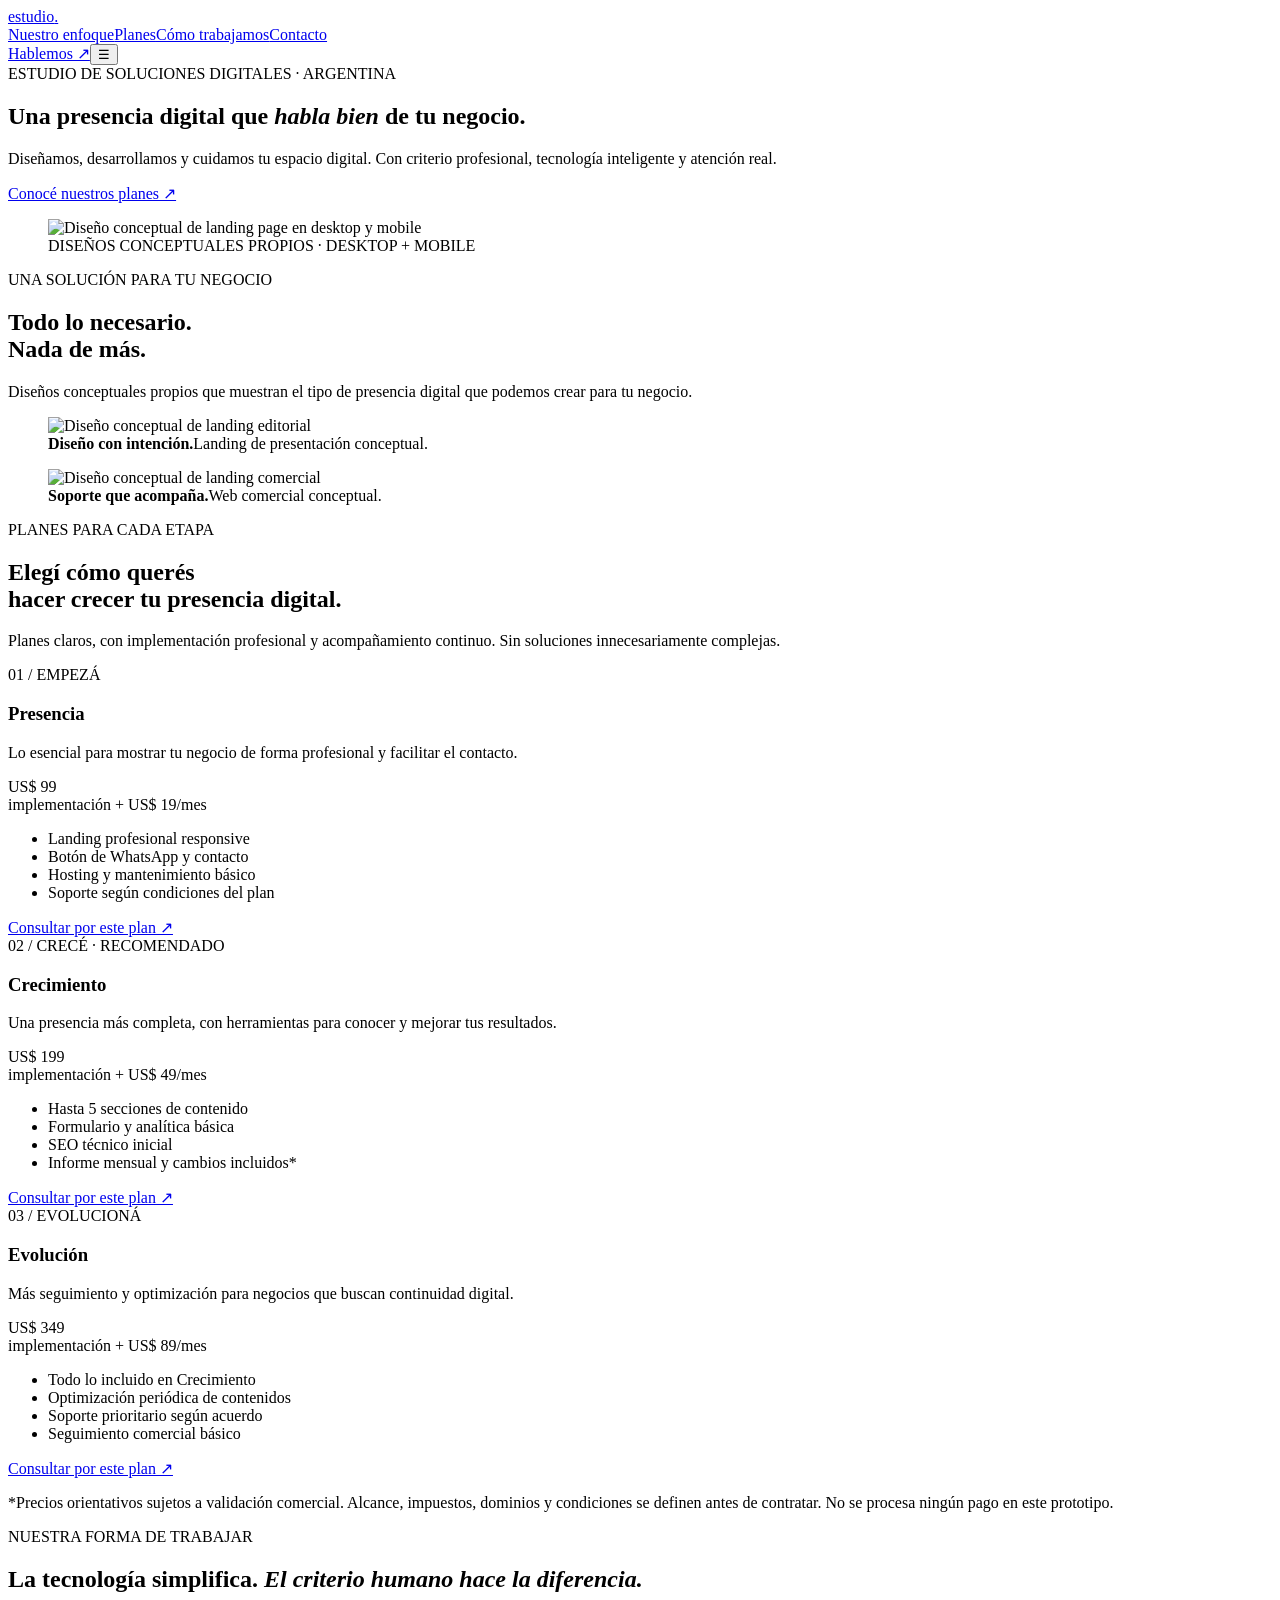
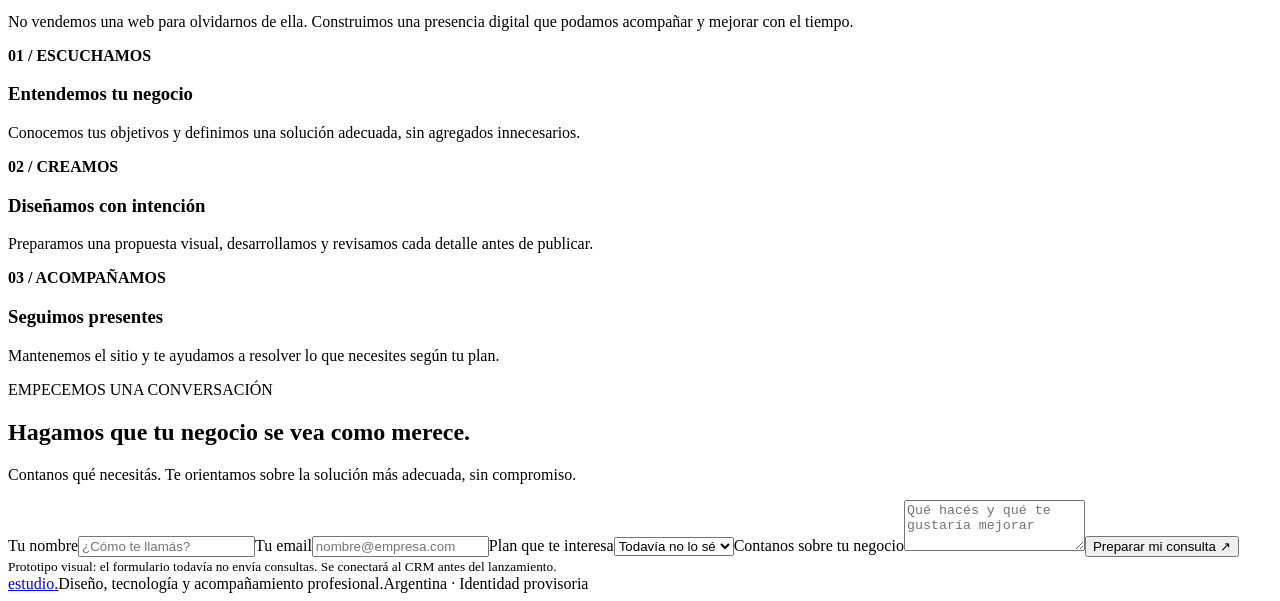
==== index.html @ b2d6356e "feat: agregar landing premium responsive — index.html" ====
<!doctype html>
<html lang="es">
<head>
<meta charset="utf-8"><meta name="viewport" content="width=device-width,initial-scale=1">
<meta name="description" content="Diseño, desarrollo y mantenimiento web profesional para negocios.">
<title>Estudio — Presencia digital profesional</title>
<link rel="preconnect" href="https://fonts.googleapis.com"><link rel="preconnect" href="https://fonts.gstatic.com" crossorigin>
<link href="https://fonts.googleapis.com/css2?family=DM+Sans:wght@400;500;600;700&family=Manrope:wght@400;500;600;700;800&display=swap" rel="stylesheet">
<link rel="stylesheet" href="assets/css/styles.css"><script defer src="assets/js/main.js"></script>
</head>
<body>
<header class="site-header"><div class="container nav"><a class="brand" href="#inicio">estudio<span>.</span></a><nav class="navlinks" id="nav" aria-label="Navegación principal"><a href="#enfoque">Nuestro enfoque</a><a href="#planes">Planes</a><a href="#proceso">Cómo trabajamos</a><a href="#contacto">Contacto</a></nav><a class="button button-outline nav-cta" href="#contacto">Hablemos ↗</a><button class="menu" type="button" aria-label="Abrir menú" aria-expanded="false" aria-controls="nav">☰</button></div></header>
<main id="inicio">
<section class="hero container"><div class="hero-grid"><div><span class="eyebrow">ESTUDIO DE SOLUCIONES DIGITALES · ARGENTINA</span><h1>Una presencia digital que <em>habla bien</em> de tu negocio.</h1></div><div class="hero-side"><p>Diseñamos, desarrollamos y cuidamos tu espacio digital. Con criterio profesional, tecnología inteligente y atención real.</p><a class="button button-dark" href="#planes">Conocé nuestros planes ↗</a></div></div><figure class="hero-photo"><img src="assets/images/landing-hero.svg" alt="Diseño conceptual de landing page en desktop y mobile" fetchpriority="high"><figcaption>DISEÑOS CONCEPTUALES PROPIOS · DESKTOP + MOBILE</figcaption></figure></section>
<section class="section container" id="enfoque"><div class="section-head"><div><span class="eyebrow">UNA SOLUCIÓN PARA TU NEGOCIO</span><h2>Todo lo necesario.<br>Nada de más.</h2></div><p>Diseños conceptuales propios que muestran el tipo de presencia digital que podemos crear para tu negocio.</p></div><div class="visual-pair"><figure class="visual"><img src="assets/images/landing-editorial.svg" loading="lazy" alt="Diseño conceptual de landing editorial"><figcaption><strong>Diseño con intención.</strong><span>Landing de presentación conceptual.</span></figcaption></figure><figure class="visual"><img src="assets/images/landing-business.svg" loading="lazy" alt="Diseño conceptual de landing comercial"><figcaption><strong>Soporte que acompaña.</strong><span>Web comercial conceptual.</span></figcaption></figure></div></section>
<section class="section plans-section" id="planes"><div class="container"><div class="section-head"><div><span class="eyebrow">PLANES PARA CADA ETAPA</span><h2>Elegí cómo querés<br>hacer crecer tu presencia digital.</h2></div><p>Planes claros, con implementación profesional y acompañamiento continuo. Sin soluciones innecesariamente complejas.</p></div><div class="plans">
<article class="plan"><span class="eyebrow">01 / EMPEZÁ</span><h3>Presencia</h3><p>Lo esencial para mostrar tu negocio de forma profesional y facilitar el contacto.</p><div class="price">US$ 99</div><div class="fee">implementación + US$ 19/mes</div><ul><li>Landing profesional responsive</li><li>Botón de WhatsApp y contacto</li><li>Hosting y mantenimiento básico</li><li>Soporte según condiciones del plan</li></ul><a class="button" data-plan="Presencia" href="#contacto">Consultar por este plan ↗</a></article>
<article class="plan featured"><span class="eyebrow">02 / CRECÉ · RECOMENDADO</span><h3>Crecimiento</h3><p>Una presencia más completa, con herramientas para conocer y mejorar tus resultados.</p><div class="price">US$ 199</div><div class="fee">implementación + US$ 49/mes</div><ul><li>Hasta 5 secciones de contenido</li><li>Formulario y analítica básica</li><li>SEO técnico inicial</li><li>Informe mensual y cambios incluidos*</li></ul><a class="button" data-plan="Crecimiento" href="#contacto">Consultar por este plan ↗</a></article>
<article class="plan"><span class="eyebrow">03 / EVOLUCIONÁ</span><h3>Evolución</h3><p>Más seguimiento y optimización para negocios que buscan continuidad digital.</p><div class="price">US$ 349</div><div class="fee">implementación + US$ 89/mes</div><ul><li>Todo lo incluido en Crecimiento</li><li>Optimización periódica de contenidos</li><li>Soporte prioritario según acuerdo</li><li>Seguimiento comercial básico</li></ul><a class="button" data-plan="Evolución" href="#contacto">Consultar por este plan ↗</a></article>
</div><p class="plan-note">*Precios orientativos sujetos a validación comercial. Alcance, impuestos, dominios y condiciones se definen antes de contratar. No se procesa ningún pago en este prototipo.</p></div></section>
<section class="section statement" id="proceso"><div class="container"><span class="eyebrow">NUESTRA FORMA DE TRABAJAR</span><h2>La tecnología simplifica. <em>El criterio humano hace la diferencia.</em></h2><p class="lead">No vendemos una web para olvidarnos de ella. Construimos una presencia digital que podamos acompañar y mejorar con el tiempo.</p><div class="steps"><div><b>01 / ESCUCHAMOS</b><h3>Entendemos tu negocio</h3><p>Conocemos tus objetivos y definimos una solución adecuada, sin agregados innecesarios.</p></div><div><b>02 / CREAMOS</b><h3>Diseñamos con intención</h3><p>Preparamos una propuesta visual, desarrollamos y revisamos cada detalle antes de publicar.</p></div><div><b>03 / ACOMPAÑAMOS</b><h3>Seguimos presentes</h3><p>Mantenemos el sitio y te ayudamos a resolver lo que necesites según tu plan.</p></div></div></div></section>
<section class="section container" id="contacto"><div class="contact-grid"><div><span class="eyebrow">EMPECEMOS UNA CONVERSACIÓN</span><h2>Hagamos que tu negocio se vea como merece.</h2><p>Contanos qué necesitás. Te orientamos sobre la solución más adecuada, sin compromiso.</p></div><form class="contact-form" id="contactForm"><label>Tu nombre<input name="nombre" autocomplete="name" placeholder="¿Cómo te llamás?" required></label><label>Tu email<input name="email" type="email" autocomplete="email" placeholder="nombre@empresa.com" required></label><label>Plan que te interesa<select name="plan" id="plan"><option value="">Todavía no lo sé</option><option>Presencia</option><option>Crecimiento</option><option>Evolución</option></select></label><label>Contanos sobre tu negocio<textarea name="mensaje" rows="3" placeholder="Qué hacés y qué te gustaría mejorar" required></textarea></label><button class="button button-dark" type="submit">Preparar mi consulta ↗</button><small id="notice" aria-live="polite">Prototipo visual: el formulario todavía no envía consultas. Se conectará al CRM antes del lanzamiento.</small></form></div></section>
</main><footer><div class="container footer"><a class="brand" href="#inicio">estudio<span>.</span></a><span>Diseño, tecnología y acompañamiento profesional.</span><span>Argentina · Identidad provisoria</span></div></footer>
</body></html>
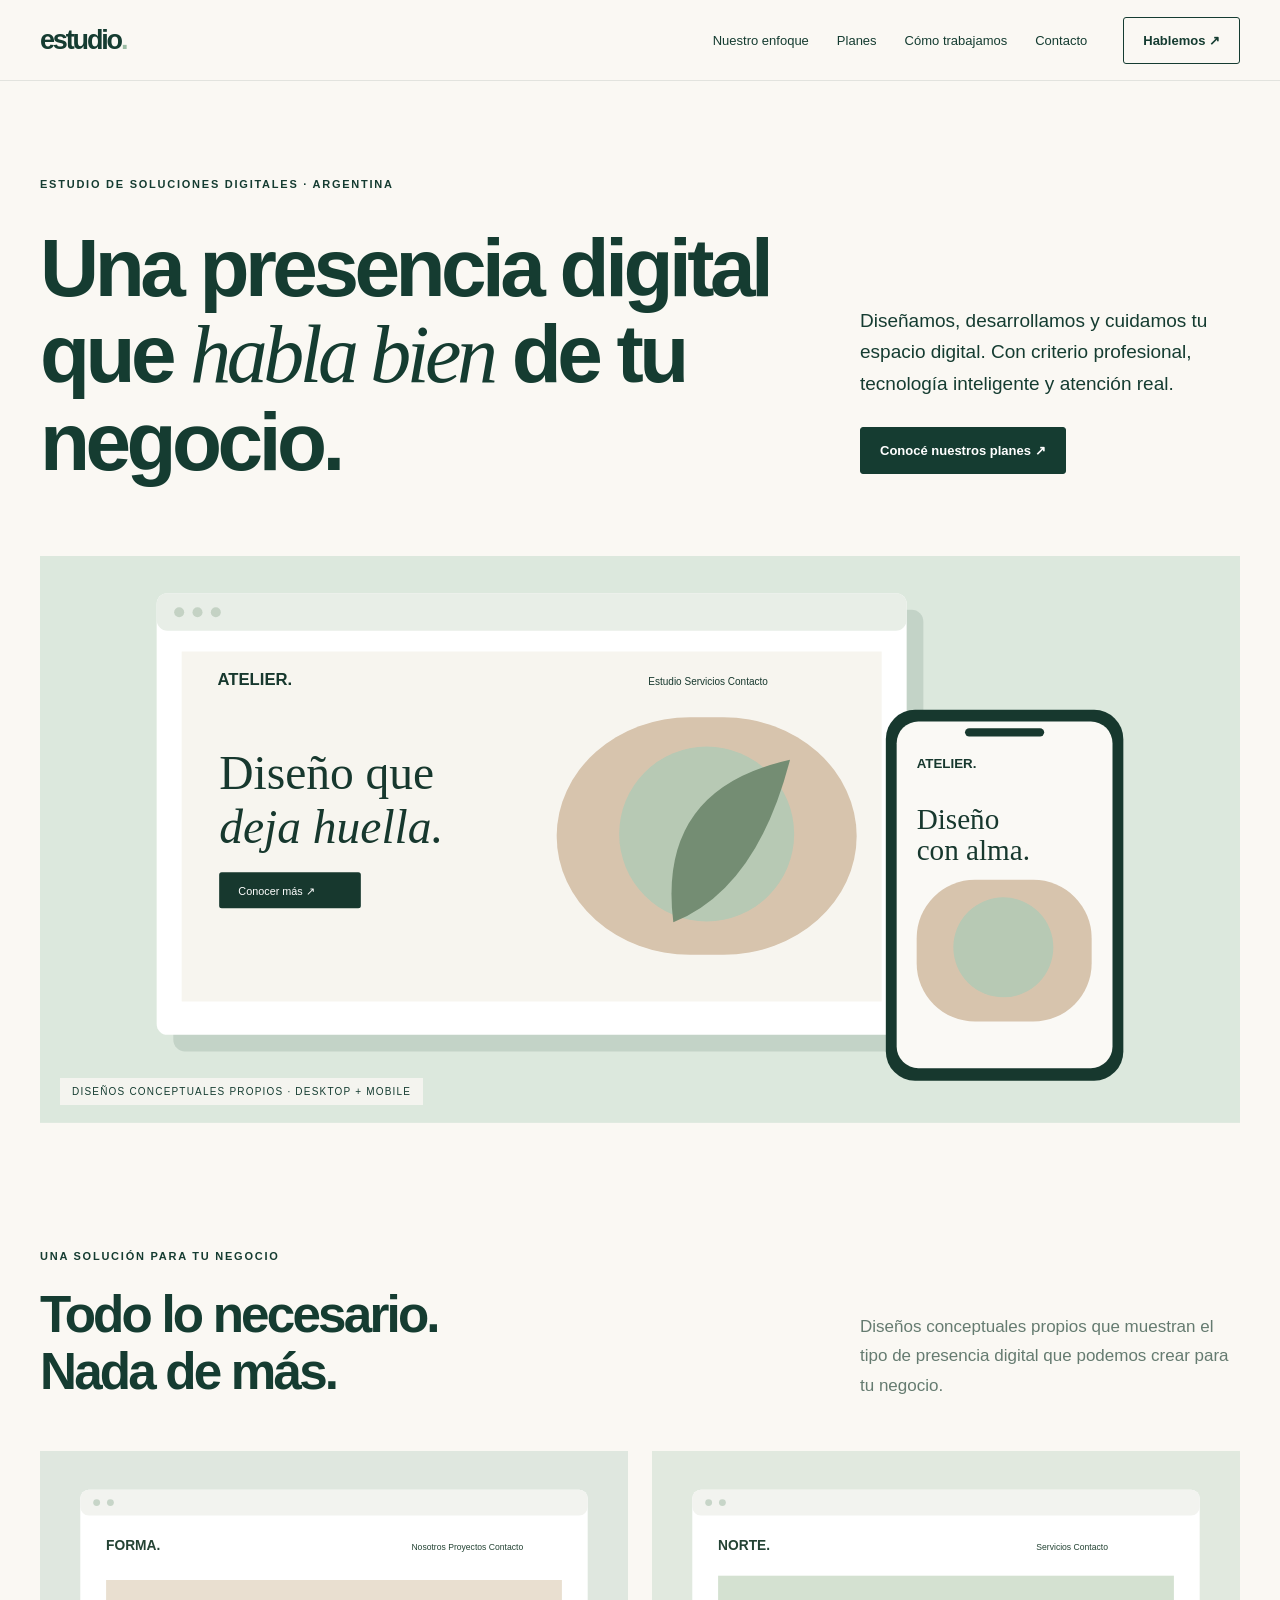
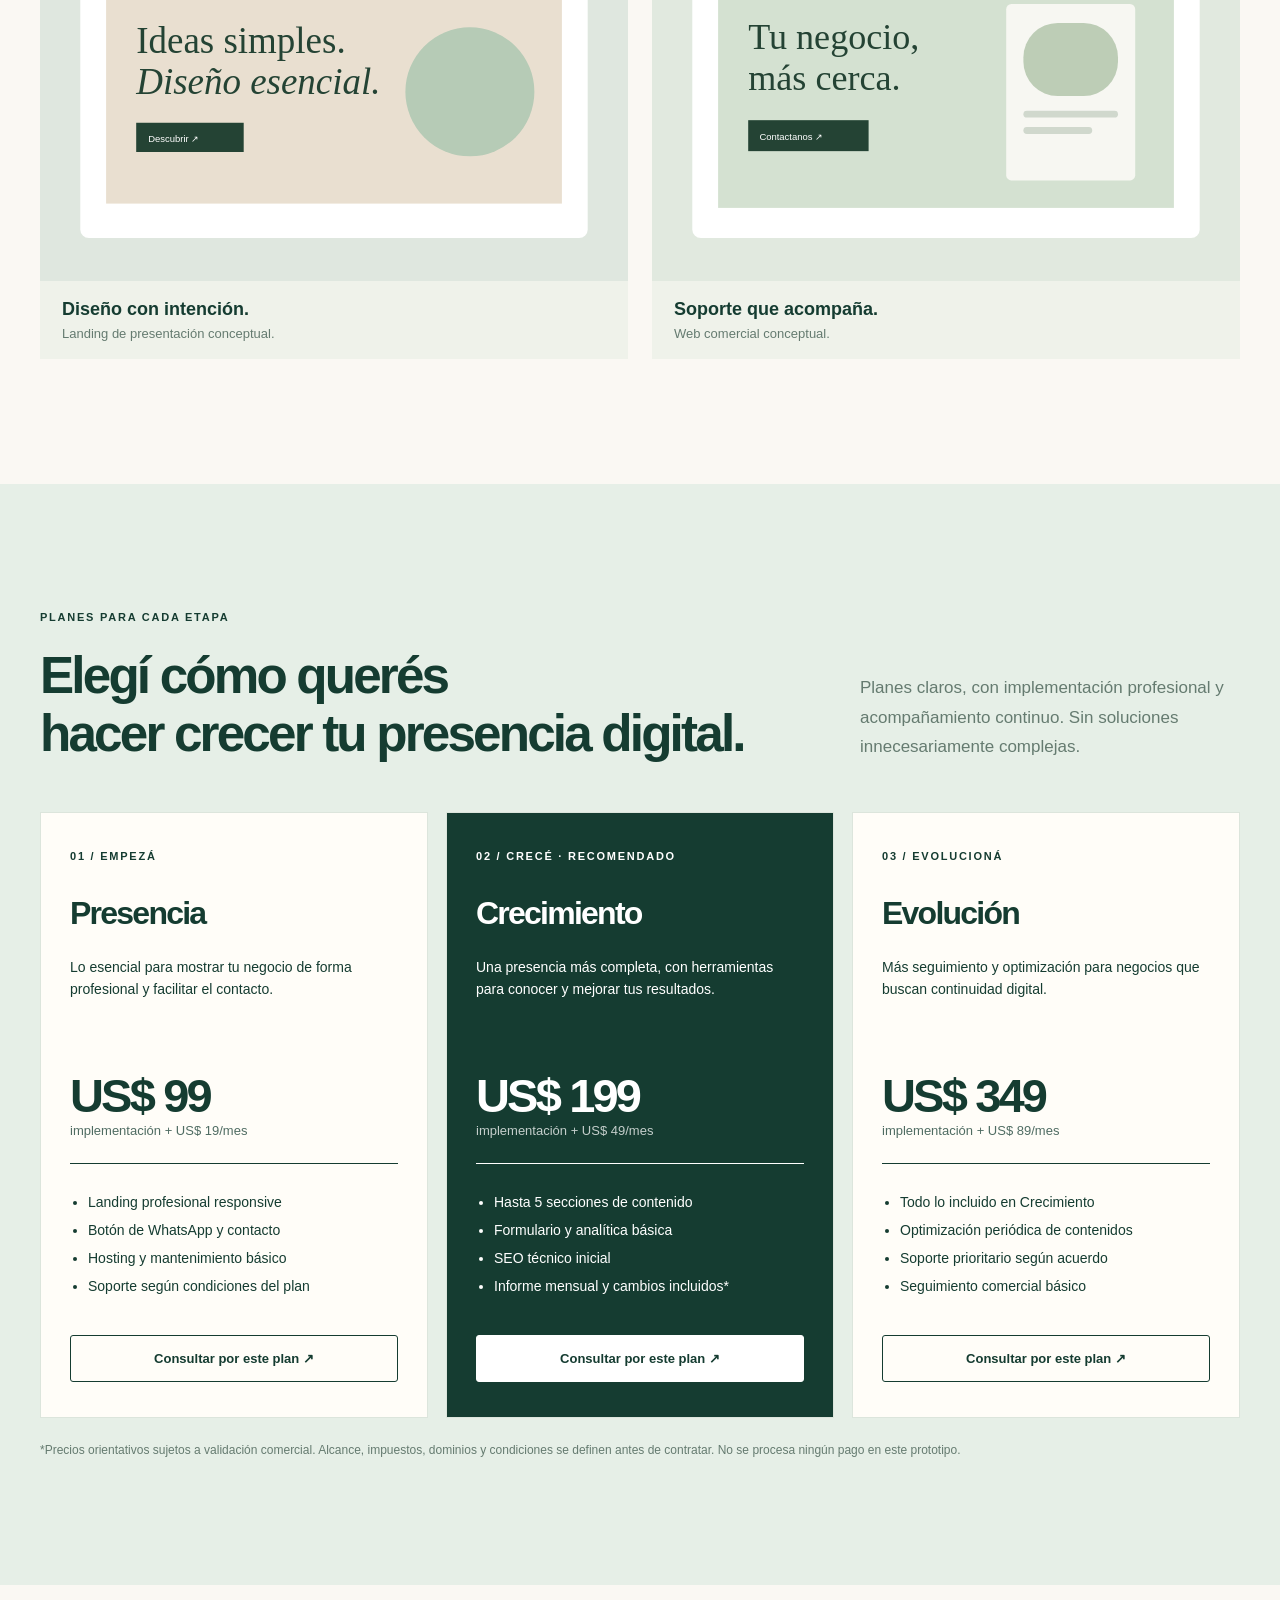
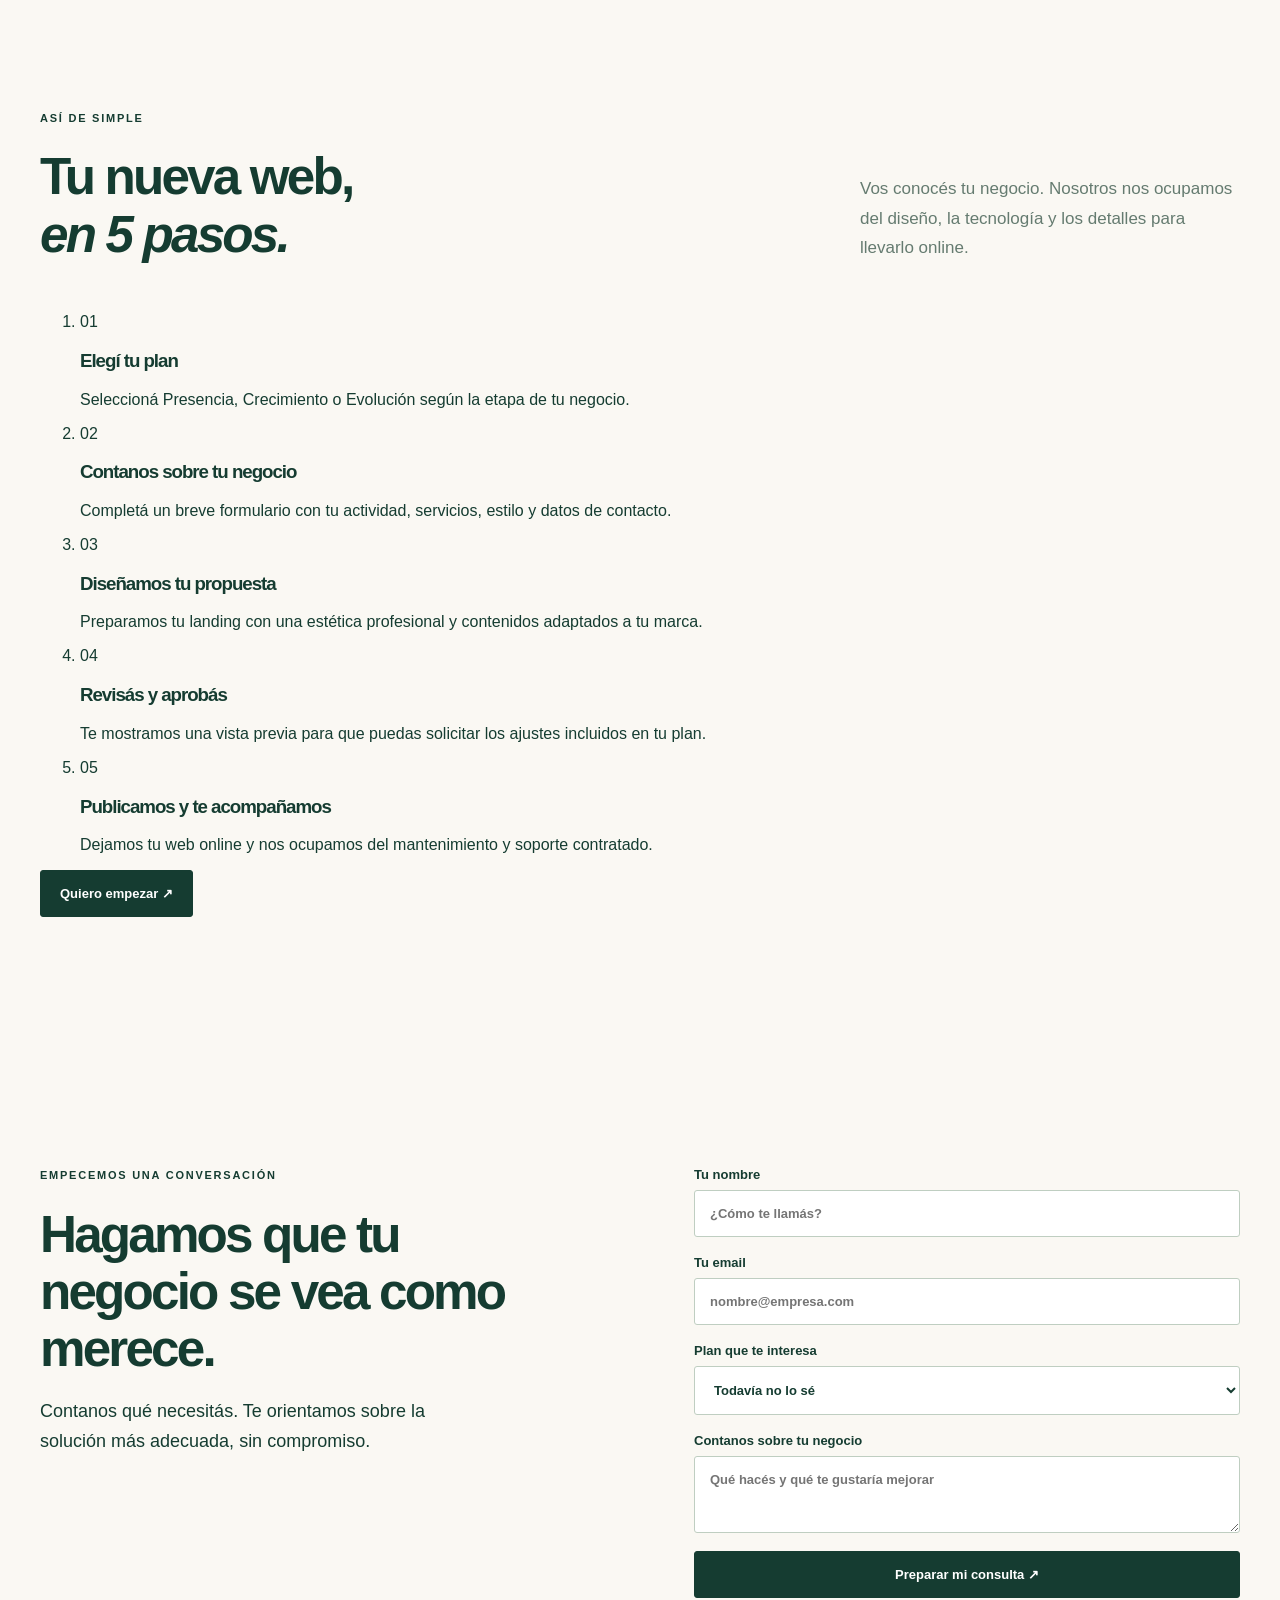
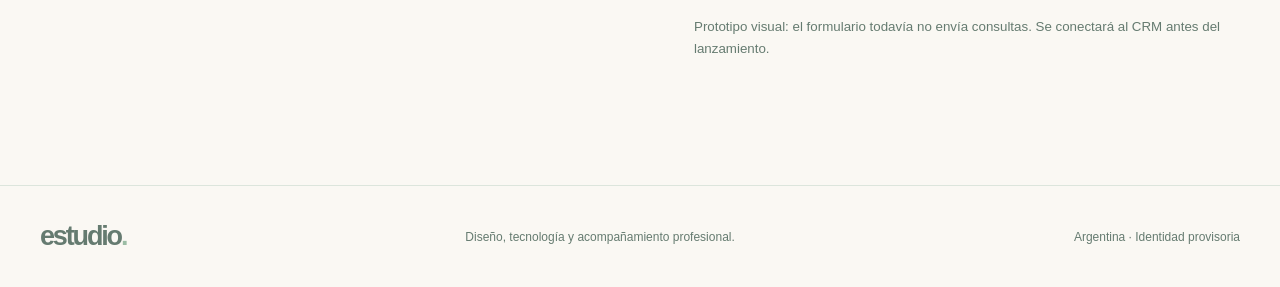
==== commit 0ba03436: "feat: mostrar proceso de contratación en cinco pasos" ====
--- a/index.html
+++ b/index.html
@@ -18,7 +18,7 @@
 <article class="plan featured"><span class="eyebrow">02 / CRECÉ · RECOMENDADO</span><h3>Crecimiento</h3><p>Una presencia más completa, con herramientas para conocer y mejorar tus resultados.</p><div class="price">US$ 199</div><div class="fee">implementación + US$ 49/mes</div><ul><li>Hasta 5 secciones de contenido</li><li>Formulario y analítica básica</li><li>SEO técnico inicial</li><li>Informe mensual y cambios incluidos*</li></ul><a class="button" data-plan="Crecimiento" href="#contacto">Consultar por este plan ↗</a></article>
 <article class="plan"><span class="eyebrow">03 / EVOLUCIONÁ</span><h3>Evolución</h3><p>Más seguimiento y optimización para negocios que buscan continuidad digital.</p><div class="price">US$ 349</div><div class="fee">implementación + US$ 89/mes</div><ul><li>Todo lo incluido en Crecimiento</li><li>Optimización periódica de contenidos</li><li>Soporte prioritario según acuerdo</li><li>Seguimiento comercial básico</li></ul><a class="button" data-plan="Evolución" href="#contacto">Consultar por este plan ↗</a></article>
 </div><p class="plan-note">*Precios orientativos sujetos a validación comercial. Alcance, impuestos, dominios y condiciones se definen antes de contratar. No se procesa ningún pago en este prototipo.</p></div></section>
-<section class="section statement" id="proceso"><div class="container"><span class="eyebrow">NUESTRA FORMA DE TRABAJAR</span><h2>La tecnología simplifica. <em>El criterio humano hace la diferencia.</em></h2><p class="lead">No vendemos una web para olvidarnos de ella. Construimos una presencia digital que podamos acompañar y mejorar con el tiempo.</p><div class="steps"><div><b>01 / ESCUCHAMOS</b><h3>Entendemos tu negocio</h3><p>Conocemos tus objetivos y definimos una solución adecuada, sin agregados innecesarios.</p></div><div><b>02 / CREAMOS</b><h3>Diseñamos con intención</h3><p>Preparamos una propuesta visual, desarrollamos y revisamos cada detalle antes de publicar.</p></div><div><b>03 / ACOMPAÑAMOS</b><h3>Seguimos presentes</h3><p>Mantenemos el sitio y te ayudamos a resolver lo que necesites según tu plan.</p></div></div></div></section>
+<section class="section process-section" id="proceso"><div class="container"><div class="section-head"><div><span class="eyebrow">ASÍ DE SIMPLE</span><h2>Tu nueva web,<br><em>en 5 pasos.</em></h2></div><p>Vos conocés tu negocio. Nosotros nos ocupamos del diseño, la tecnología y los detalles para llevarlo online.</p></div><ol class="process-list"><li><span class="process-number">01</span><div><h3>Elegí tu plan</h3><p>Seleccioná Presencia, Crecimiento o Evolución según la etapa de tu negocio.</p></div></li><li><span class="process-number">02</span><div><h3>Contanos sobre tu negocio</h3><p>Completá un breve formulario con tu actividad, servicios, estilo y datos de contacto.</p></div></li><li><span class="process-number">03</span><div><h3>Diseñamos tu propuesta</h3><p>Preparamos tu landing con una estética profesional y contenidos adaptados a tu marca.</p></div></li><li><span class="process-number">04</span><div><h3>Revisás y aprobás</h3><p>Te mostramos una vista previa para que puedas solicitar los ajustes incluidos en tu plan.</p></div></li><li><span class="process-number">05</span><div><h3>Publicamos y te acompañamos</h3><p>Dejamos tu web online y nos ocupamos del mantenimiento y soporte contratado.</p></div></li></ol><a class="button button-dark process-cta" href="#contacto">Quiero empezar ↗</a></div></section>
 <section class="section container" id="contacto"><div class="contact-grid"><div><span class="eyebrow">EMPECEMOS UNA CONVERSACIÓN</span><h2>Hagamos que tu negocio se vea como merece.</h2><p>Contanos qué necesitás. Te orientamos sobre la solución más adecuada, sin compromiso.</p></div><form class="contact-form" id="contactForm"><label>Tu nombre<input name="nombre" autocomplete="name" placeholder="¿Cómo te llamás?" required></label><label>Tu email<input name="email" type="email" autocomplete="email" placeholder="nombre@empresa.com" required></label><label>Plan que te interesa<select name="plan" id="plan"><option value="">Todavía no lo sé</option><option>Presencia</option><option>Crecimiento</option><option>Evolución</option></select></label><label>Contanos sobre tu negocio<textarea name="mensaje" rows="3" placeholder="Qué hacés y qué te gustaría mejorar" required></textarea></label><button class="button button-dark" type="submit">Preparar mi consulta ↗</button><small id="notice" aria-live="polite">Prototipo visual: el formulario todavía no envía consultas. Se conectará al CRM antes del lanzamiento.</small></form></div></section>
 </main><footer><div class="container footer"><a class="brand" href="#inicio">estudio<span>.</span></a><span>Diseño, tecnología y acompañamiento profesional.</span><span>Argentina · Identidad provisoria</span></div></footer>
 </body></html>
--- a/assets/css/styles.css
+++ b/assets/css/styles.css
@@ -0,0 +1,3 @@
+:root{--ink:#153c31;--bg:#faf8f3;--line:#dce5dc;--muted:#657b70;--green:#dbe9db;--header:80px}*{box-sizing:border-box}html{scroll-behavior:smooth;scroll-padding-top:calc(var(--header) + 20px)}body{margin:0;background:var(--bg);color:var(--ink);font-family:'DM Sans',sans-serif;-webkit-font-smoothing:antialiased}img{max-width:100%;display:block}a{color:inherit;text-decoration:none}button,input,textarea,select{font:inherit}.container{width:min(100% - 80px,1320px);margin-inline:auto}.site-header{position:sticky;top:0;z-index:100;background:rgba(250,248,243,.94);backdrop-filter:blur(18px);-webkit-backdrop-filter:blur(18px);border-bottom:1px solid rgba(23,56,46,.1)}.nav{width:100%;max-width:none;padding-inline:40px;min-height:var(--header);display:flex;align-items:center;gap:36px}.brand{font-family:Manrope,sans-serif;font-size:27px;font-weight:800;letter-spacing:-.08em;white-space:nowrap}.brand span{color:#9bbca4}.navlinks{display:flex;align-items:center;gap:28px;margin-left:auto;font-size:13px}.navlinks a:hover{text-decoration:underline;text-underline-offset:5px}.button{display:inline-flex;align-items:center;justify-content:center;min-height:47px;padding:12px 19px;border:1px solid var(--ink);border-radius:3px;font-weight:700;font-size:13px;transition:background .2s,color .2s,transform .2s;cursor:pointer}.button:hover{transform:translateY(-2px)}.button-outline{background:transparent}.button-dark{background:var(--ink);color:#fff}.button-dark:hover{background:#285947}.menu{display:none;margin-left:auto;border:0;background:none;color:var(--ink);font-size:25px;cursor:pointer}.hero{padding-top:95px}.hero-grid{display:grid;grid-template-columns:8fr 4fr;gap:60px;align-items:end}.eyebrow{display:block;font-size:11px;letter-spacing:.16em;font-weight:700;line-height:1.5}.hero h1,h2,h3{font-family:Manrope,sans-serif;letter-spacing:-.055em}.hero h1{font-size:clamp(54px,6.4vw,105px);line-height:1.06;font-weight:600;margin:32px 0 0}.hero h1 em,.statement h2 em{font-family:Georgia,serif;font-weight:400}.hero-side{padding-bottom:12px}.hero-side p{font-size:19px;line-height:1.65;margin:0 0 28px}.hero-photo{margin:70px 0 0;position:relative;background:#e2ebe0}.hero-photo img{width:100%;max-height:640px;object-fit:cover}.hero-photo figcaption{position:absolute;left:20px;bottom:18px;background:rgba(247,246,241,.92);padding:8px 12px;font-size:10px;letter-spacing:.12em}.section{padding-block:125px}.section-head{display:grid;grid-template-columns:2fr 1fr;gap:60px;align-items:end;margin-bottom:50px}.section h2{font-size:clamp(36px,4vw,64px);line-height:1.12;font-weight:600;margin:22px 0 0}.section-head p{font-size:17px;line-height:1.75;color:var(--muted);margin:0}.visual-pair{display:grid;grid-template-columns:1fr 1fr;gap:24px}.visual{margin:0;position:relative;background:#e8eee7;overflow:hidden}.visual img{width:100%;height:430px;object-fit:cover;transition:transform .5s}.visual:hover img{transform:scale(1.025)}.visual figcaption{display:flex;flex-direction:column;gap:6px;padding:18px 22px;background:#eff2ea}.visual figcaption strong{font-size:18px}.visual figcaption span{font-size:13px;color:var(--muted)}.plans-section{background:#e6efe7}.plans{display:grid;grid-template-columns:repeat(3,minmax(0,1fr));gap:18px}.plan{background:#fffdf8;border:1px solid var(--line);padding:35px 29px;display:flex;flex-direction:column;min-height:550px}.plan.featured{background:var(--ink);color:white}.plan h3{font-size:32px;margin:30px 0 10px}.plan>p{line-height:1.6;min-height:78px;font-size:14px}.price{font-family:Manrope,sans-serif;font-size:47px;font-weight:700;letter-spacing:-.06em;margin-top:20px}.fee{font-size:13px;opacity:.75;margin-bottom:25px}.plan ul{padding:24px 0 0 18px;margin:0 0 35px;border-top:1px solid currentColor;line-height:2;font-size:14px;flex:1}.plan .button{width:100%;text-align:center}.featured .button{background:white;color:var(--ink);border-color:white}.plan-note{font-size:12px;line-height:1.7;color:var(--muted);margin:22px 0 0}.statement{background:#dcebdd}.statement h2{max-width:950px;font-size:clamp(40px,5vw,76px)}.lead{font-size:19px;line-height:1.7;max-width:680px}.steps{display:grid;grid-template-columns:repeat(3,1fr);gap:45px;margin-top:70px}.steps>div{border-top:1px solid var(--ink);padding-top:25px}.steps b{font-size:11px;letter-spacing:.13em}.steps h3{font-size:24px;margin:22px 0 12px}.steps p{line-height:1.7;color:#4e6859}.contact-grid{display:grid;grid-template-columns:1fr 1fr;gap:9%;align-items:start}.contact-grid>div>p{font-size:18px;line-height:1.7;max-width:420px}.contact-form{display:grid;gap:18px}.contact-form label{display:grid;gap:8px;font-size:13px;font-weight:700}.contact-form input,.contact-form textarea,.contact-form select{width:100%;border:1px solid #bfcec1;background:white;border-radius:3px;padding:15px;color:var(--ink);outline-offset:3px}.contact-form small{line-height:1.65;color:var(--muted)}footer{border-top:1px solid var(--line)}.footer{display:flex;justify-content:space-between;align-items:center;gap:20px;padding-block:35px;font-size:12px;color:var(--muted)}@media(max-width:1050px){:root{--header:72px}.container{width:min(100% - 56px,1320px)}.navlinks{gap:15px}.hero{padding-top:70px}.hero-grid{grid-template-columns:1fr;gap:24px}.hero-side{max-width:540px}.section{padding-block:95px}.plan{padding:28px 19px}.plans{gap:10px}.price{font-size:40px}.visual img{height:340px}}@media(max-width:720px){:root{--header:66px}.container{width:calc(100% - 36px)}.nav{gap:10px}.nav-cta{display:none}.menu{display:block}.navlinks{display:none;position:absolute;top:var(--header);left:0;right:0;padding:18px;background:var(--bg);border-bottom:1px solid var(--line);flex-direction:column;align-items:stretch;gap:0;box-shadow:0 15px 20px #0001}.navlinks.open{display:flex}.navlinks a{padding:13px 8px}.hero{padding-top:52px}.hero h1{font-size:clamp(45px,11vw,70px);margin-top:22px}.hero-side p{font-size:17px}.hero-photo{margin-top:45px}.hero-photo figcaption{font-size:8px;left:8px;bottom:8px}.section{padding-block:75px}.section-head,.contact-grid{grid-template-columns:1fr;gap:24px}.section-head{margin-bottom:30px}.visual-pair,.plans,.steps{grid-template-columns:1fr}.visual img{height:auto}.plan{min-height:0;padding:30px}.plan>p{min-height:0}.steps{gap:24px;margin-top:45px}.footer{flex-direction:column;align-items:flex-start}.contact-grid{gap:35px}}@media(prefers-reduced-motion:reduce){html{scroll-behavior:auto}*,*:before,*:after{transition:none!important}}
+@media(max-width:1050px){.nav{width:100%;padding-inline:28px}}
+@media(max-width:720px){.nav{width:100%;padding-inline:18px}}
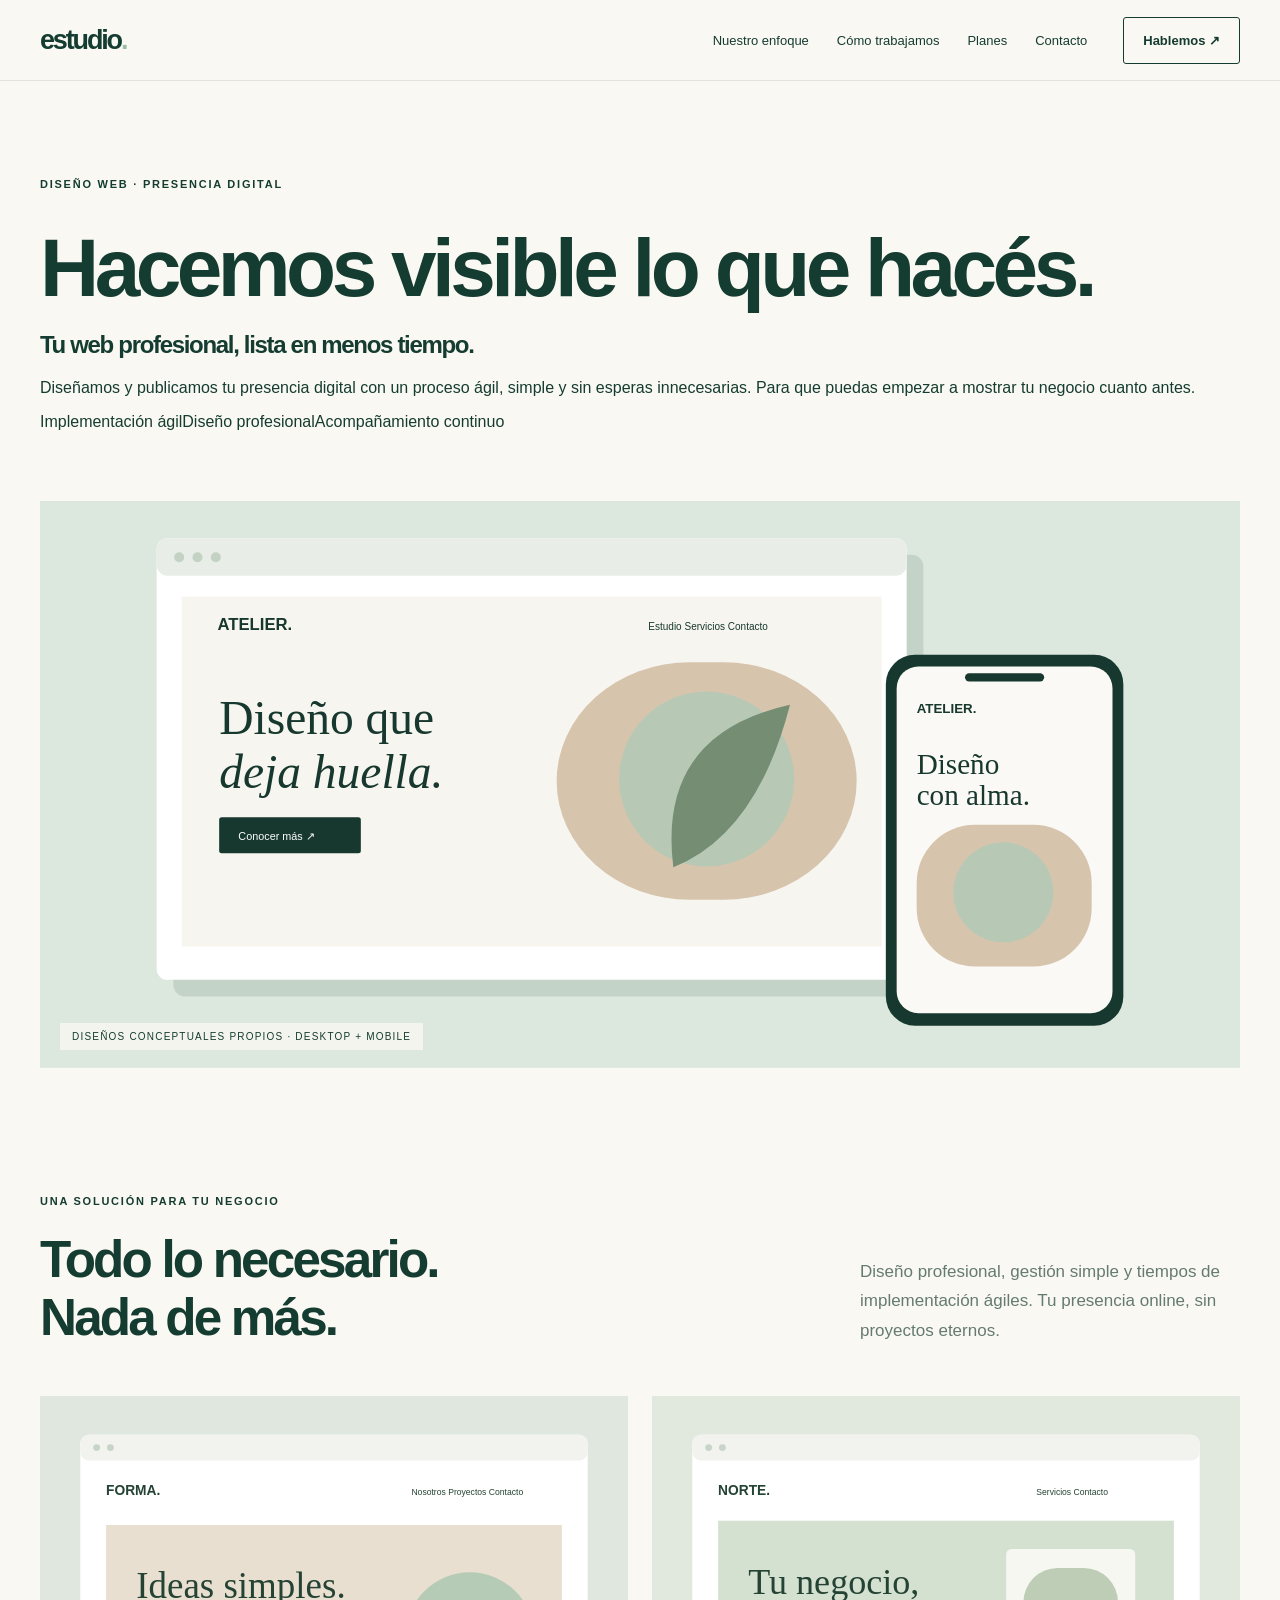
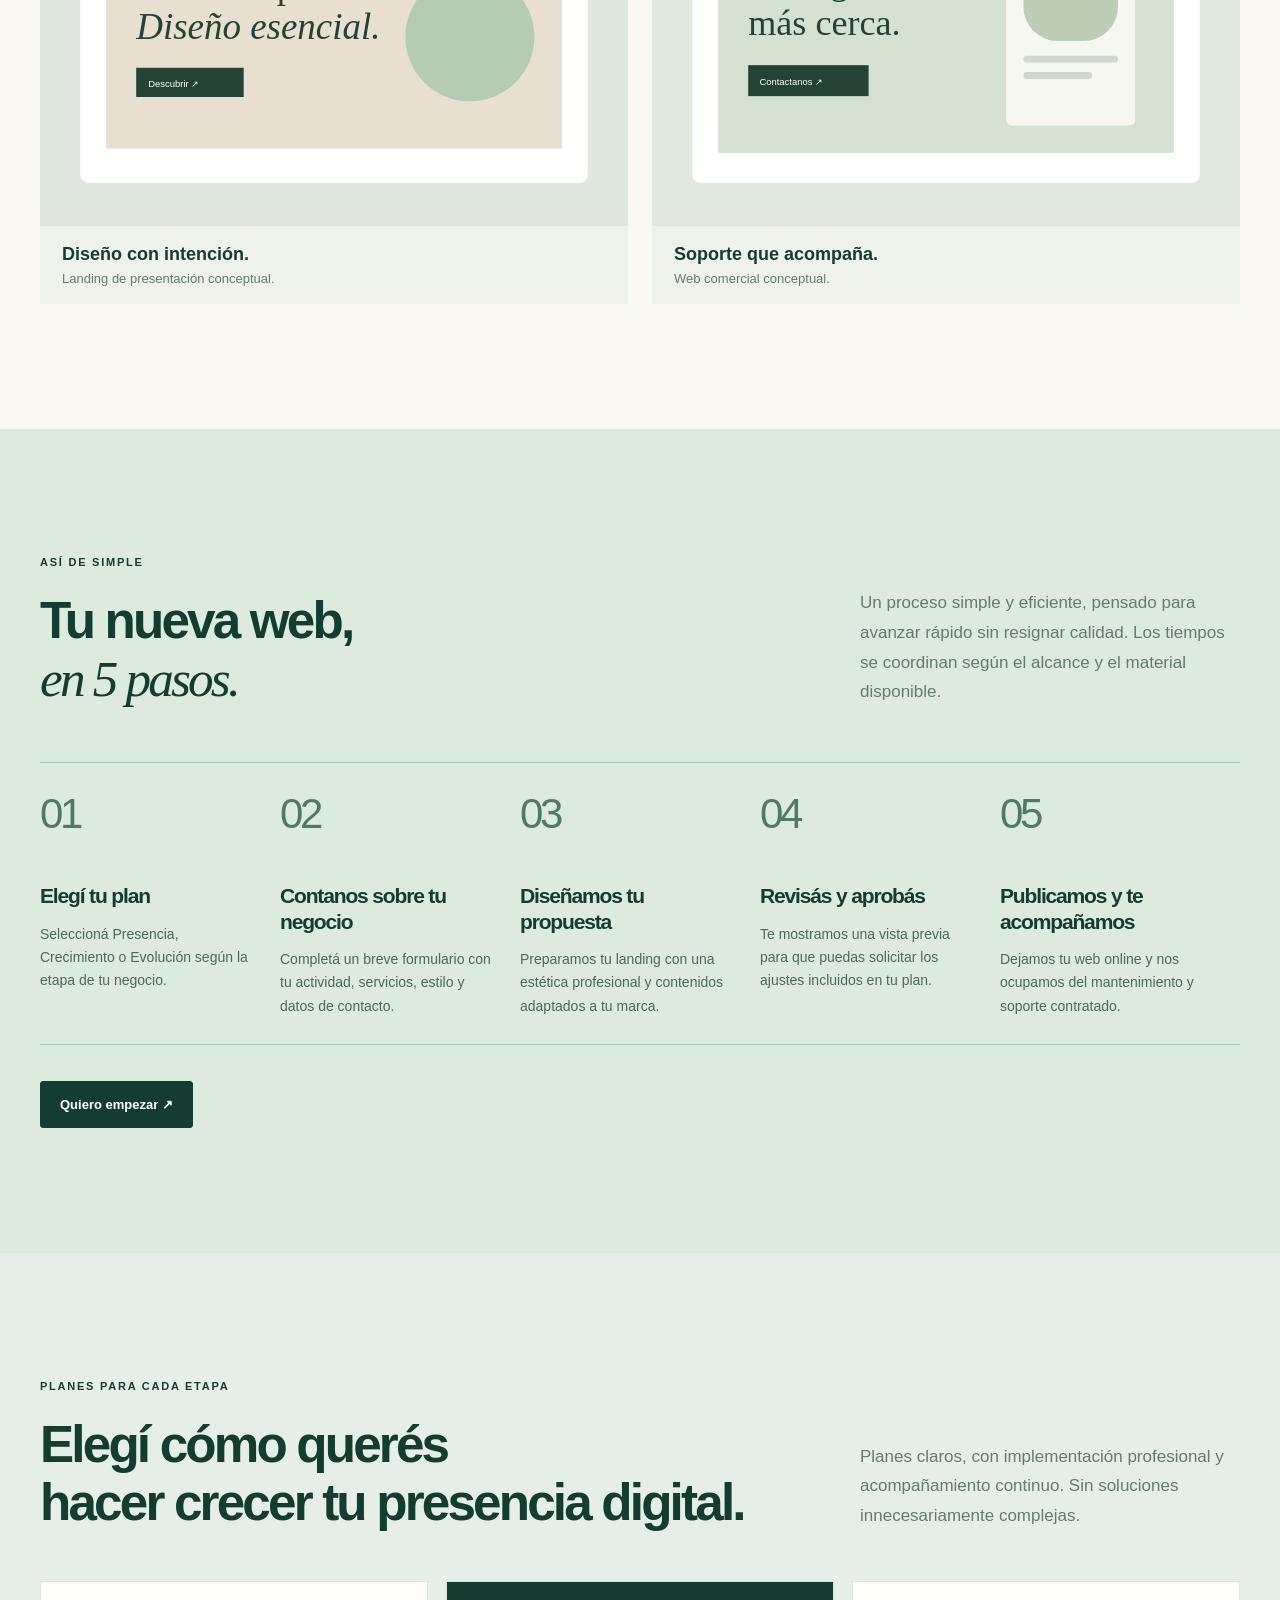
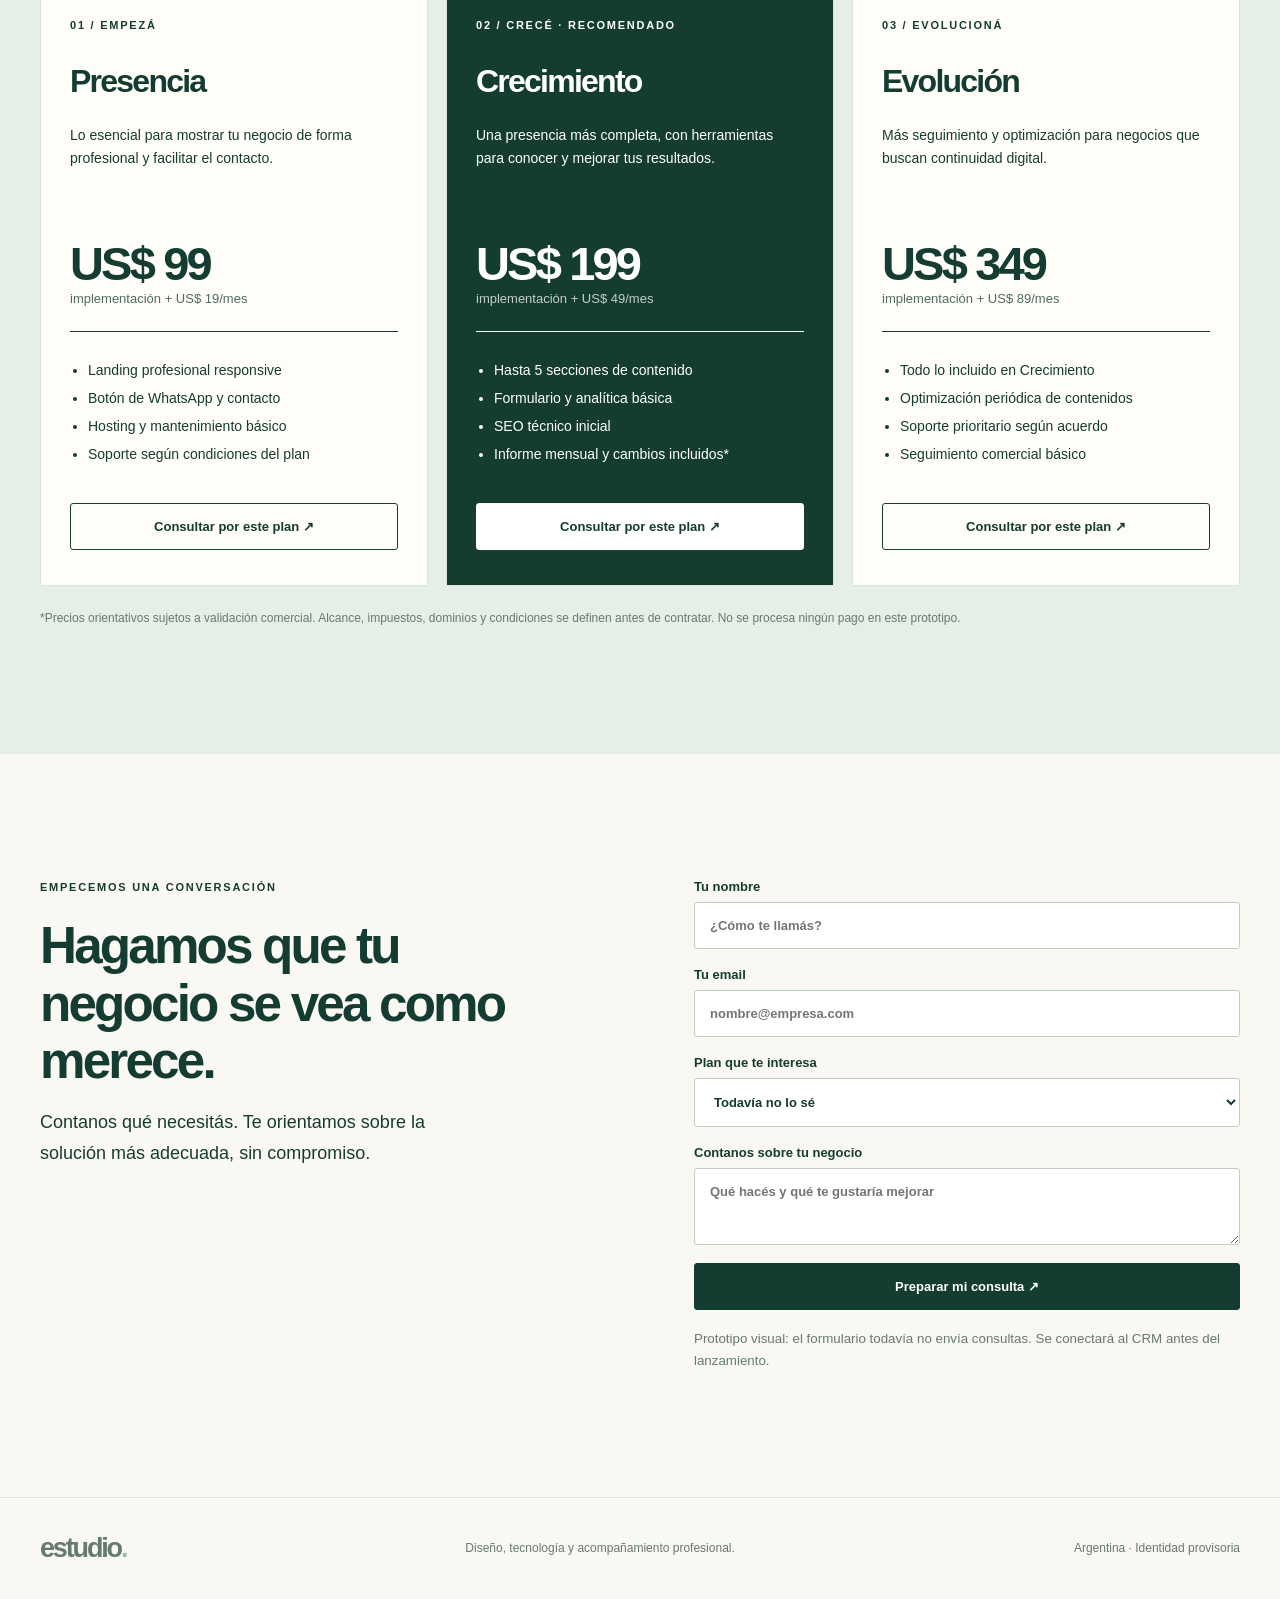
==== commit d7c9f870: "Publicar hero aprobado y reordenar secciones y navegación" ====
--- a/index.html
+++ b/index.html
@@ -5,20 +5,20 @@
 <meta name="description" content="Diseño, desarrollo y mantenimiento web profesional para negocios.">
 <title>Estudio — Presencia digital profesional</title>
 <link rel="preconnect" href="https://fonts.googleapis.com"><link rel="preconnect" href="https://fonts.gstatic.com" crossorigin>
-<link href="https://fonts.googleapis.com/css2?family=DM+Sans:wght@400;500;600;700&family=Manrope:wght@400;500;600;700;800&display=swap" rel="stylesheet">
+<link href="https://fonts.googleapis.com/css2?family=Instrument+Sans:wght@400;500;600&family=Outfit:wght@300;400;500&display=swap" rel="stylesheet">
 <link rel="stylesheet" href="assets/css/styles.css"><script defer src="assets/js/main.js"></script>
 </head>
 <body>
-<header class="site-header"><div class="container nav"><a class="brand" href="#inicio">estudio<span>.</span></a><nav class="navlinks" id="nav" aria-label="Navegación principal"><a href="#enfoque">Nuestro enfoque</a><a href="#planes">Planes</a><a href="#proceso">Cómo trabajamos</a><a href="#contacto">Contacto</a></nav><a class="button button-outline nav-cta" href="#contacto">Hablemos ↗</a><button class="menu" type="button" aria-label="Abrir menú" aria-expanded="false" aria-controls="nav">☰</button></div></header>
+<header class="site-header"><div class="container nav"><a class="brand" href="#inicio">estudio<span>.</span></a><nav class="navlinks" id="nav" aria-label="Navegación principal"><a href="#enfoque">Nuestro enfoque</a><a href="#proceso">Cómo trabajamos</a><a href="#planes">Planes</a><a href="#contacto">Contacto</a></nav><a class="button button-outline nav-cta" href="#contacto">Hablemos ↗</a><button class="menu" type="button" aria-label="Abrir menú" aria-expanded="false" aria-controls="nav">☰</button></div></header>
 <main id="inicio">
-<section class="hero container"><div class="hero-grid"><div><span class="eyebrow">ESTUDIO DE SOLUCIONES DIGITALES · ARGENTINA</span><h1>Una presencia digital que <em>habla bien</em> de tu negocio.</h1></div><div class="hero-side"><p>Diseñamos, desarrollamos y cuidamos tu espacio digital. Con criterio profesional, tecnología inteligente y atención real.</p><a class="button button-dark" href="#planes">Conocé nuestros planes ↗</a></div></div><figure class="hero-photo"><img src="assets/images/landing-hero.svg" alt="Diseño conceptual de landing page en desktop y mobile" fetchpriority="high"><figcaption>DISEÑOS CONCEPTUALES PROPIOS · DESKTOP + MOBILE</figcaption></figure></section>
-<section class="section container" id="enfoque"><div class="section-head"><div><span class="eyebrow">UNA SOLUCIÓN PARA TU NEGOCIO</span><h2>Todo lo necesario.<br>Nada de más.</h2></div><p>Diseños conceptuales propios que muestran el tipo de presencia digital que podemos crear para tu negocio.</p></div><div class="visual-pair"><figure class="visual"><img src="assets/images/landing-editorial.svg" loading="lazy" alt="Diseño conceptual de landing editorial"><figcaption><strong>Diseño con intención.</strong><span>Landing de presentación conceptual.</span></figcaption></figure><figure class="visual"><img src="assets/images/landing-business.svg" loading="lazy" alt="Diseño conceptual de landing comercial"><figcaption><strong>Soporte que acompaña.</strong><span>Web comercial conceptual.</span></figcaption></figure></div></section>
+<section class="hero container"><div class="hero-copy"><span class="eyebrow">DISEÑO WEB · PRESENCIA DIGITAL</span><h1>Hacemos visible lo que hacés.</h1><h2 class="hero-subheadline">Tu web profesional, lista en menos tiempo.</h2><p class="hero-description">Diseñamos y publicamos tu presencia digital con un proceso ágil, simple y sin esperas innecesarias. Para que puedas empezar a mostrar tu negocio cuanto antes.</p><div class="hero-pills" aria-label="Nuestros diferenciales"><span class="hero-pill">Implementación ágil</span><span class="hero-pill">Diseño profesional</span><span class="hero-pill">Acompañamiento continuo</span></div></div><figure class="hero-photo"><img src="assets/images/landing-hero.svg" alt="Diseño conceptual de landing page en desktop y mobile" fetchpriority="high"><figcaption>DISEÑOS CONCEPTUALES PROPIOS · DESKTOP + MOBILE</figcaption></figure></section>
+<section class="section container" id="enfoque"><div class="section-head"><div><span class="eyebrow">UNA SOLUCIÓN PARA TU NEGOCIO</span><h2>Todo lo necesario.<br>Nada de más.</h2></div><p>Diseño profesional, gestión simple y tiempos de implementación ágiles. Tu presencia online, sin proyectos eternos.</p></div><div class="visual-pair"><figure class="visual"><img src="assets/images/landing-editorial.svg" loading="lazy" alt="Diseño conceptual de landing editorial"><figcaption><strong>Diseño con intención.</strong><span>Landing de presentación conceptual.</span></figcaption></figure><figure class="visual"><img src="assets/images/landing-business.svg" loading="lazy" alt="Diseño conceptual de landing comercial"><figcaption><strong>Soporte que acompaña.</strong><span>Web comercial conceptual.</span></figcaption></figure></div></section>
+<section class="section process-section" id="proceso"><div class="container"><div class="section-head"><div><span class="eyebrow">ASÍ DE SIMPLE</span><h2>Tu nueva web,<br><em>en 5 pasos.</em></h2></div><p>Un proceso simple y eficiente, pensado para avanzar rápido sin resignar calidad. Los tiempos se coordinan según el alcance y el material disponible.</p></div><ol class="process-list"><li><span class="process-number">01</span><div><h3>Elegí tu plan</h3><p>Seleccioná Presencia, Crecimiento o Evolución según la etapa de tu negocio.</p></div></li><li><span class="process-number">02</span><div><h3>Contanos sobre tu negocio</h3><p>Completá un breve formulario con tu actividad, servicios, estilo y datos de contacto.</p></div></li><li><span class="process-number">03</span><div><h3>Diseñamos tu propuesta</h3><p>Preparamos tu landing con una estética profesional y contenidos adaptados a tu marca.</p></div></li><li><span class="process-number">04</span><div><h3>Revisás y aprobás</h3><p>Te mostramos una vista previa para que puedas solicitar los ajustes incluidos en tu plan.</p></div></li><li><span class="process-number">05</span><div><h3>Publicamos y te acompañamos</h3><p>Dejamos tu web online y nos ocupamos del mantenimiento y soporte contratado.</p></div></li></ol><a class="button button-dark process-cta" href="#contacto">Quiero empezar ↗</a></div></section>
 <section class="section plans-section" id="planes"><div class="container"><div class="section-head"><div><span class="eyebrow">PLANES PARA CADA ETAPA</span><h2>Elegí cómo querés<br>hacer crecer tu presencia digital.</h2></div><p>Planes claros, con implementación profesional y acompañamiento continuo. Sin soluciones innecesariamente complejas.</p></div><div class="plans">
 <article class="plan"><span class="eyebrow">01 / EMPEZÁ</span><h3>Presencia</h3><p>Lo esencial para mostrar tu negocio de forma profesional y facilitar el contacto.</p><div class="price">US$ 99</div><div class="fee">implementación + US$ 19/mes</div><ul><li>Landing profesional responsive</li><li>Botón de WhatsApp y contacto</li><li>Hosting y mantenimiento básico</li><li>Soporte según condiciones del plan</li></ul><a class="button" data-plan="Presencia" href="#contacto">Consultar por este plan ↗</a></article>
 <article class="plan featured"><span class="eyebrow">02 / CRECÉ · RECOMENDADO</span><h3>Crecimiento</h3><p>Una presencia más completa, con herramientas para conocer y mejorar tus resultados.</p><div class="price">US$ 199</div><div class="fee">implementación + US$ 49/mes</div><ul><li>Hasta 5 secciones de contenido</li><li>Formulario y analítica básica</li><li>SEO técnico inicial</li><li>Informe mensual y cambios incluidos*</li></ul><a class="button" data-plan="Crecimiento" href="#contacto">Consultar por este plan ↗</a></article>
 <article class="plan"><span class="eyebrow">03 / EVOLUCIONÁ</span><h3>Evolución</h3><p>Más seguimiento y optimización para negocios que buscan continuidad digital.</p><div class="price">US$ 349</div><div class="fee">implementación + US$ 89/mes</div><ul><li>Todo lo incluido en Crecimiento</li><li>Optimización periódica de contenidos</li><li>Soporte prioritario según acuerdo</li><li>Seguimiento comercial básico</li></ul><a class="button" data-plan="Evolución" href="#contacto">Consultar por este plan ↗</a></article>
 </div><p class="plan-note">*Precios orientativos sujetos a validación comercial. Alcance, impuestos, dominios y condiciones se definen antes de contratar. No se procesa ningún pago en este prototipo.</p></div></section>
-<section class="section process-section" id="proceso"><div class="container"><div class="section-head"><div><span class="eyebrow">ASÍ DE SIMPLE</span><h2>Tu nueva web,<br><em>en 5 pasos.</em></h2></div><p>Vos conocés tu negocio. Nosotros nos ocupamos del diseño, la tecnología y los detalles para llevarlo online.</p></div><ol class="process-list"><li><span class="process-number">01</span><div><h3>Elegí tu plan</h3><p>Seleccioná Presencia, Crecimiento o Evolución según la etapa de tu negocio.</p></div></li><li><span class="process-number">02</span><div><h3>Contanos sobre tu negocio</h3><p>Completá un breve formulario con tu actividad, servicios, estilo y datos de contacto.</p></div></li><li><span class="process-number">03</span><div><h3>Diseñamos tu propuesta</h3><p>Preparamos tu landing con una estética profesional y contenidos adaptados a tu marca.</p></div></li><li><span class="process-number">04</span><div><h3>Revisás y aprobás</h3><p>Te mostramos una vista previa para que puedas solicitar los ajustes incluidos en tu plan.</p></div></li><li><span class="process-number">05</span><div><h3>Publicamos y te acompañamos</h3><p>Dejamos tu web online y nos ocupamos del mantenimiento y soporte contratado.</p></div></li></ol><a class="button button-dark process-cta" href="#contacto">Quiero empezar ↗</a></div></section>
 <section class="section container" id="contacto"><div class="contact-grid"><div><span class="eyebrow">EMPECEMOS UNA CONVERSACIÓN</span><h2>Hagamos que tu negocio se vea como merece.</h2><p>Contanos qué necesitás. Te orientamos sobre la solución más adecuada, sin compromiso.</p></div><form class="contact-form" id="contactForm"><label>Tu nombre<input name="nombre" autocomplete="name" placeholder="¿Cómo te llamás?" required></label><label>Tu email<input name="email" type="email" autocomplete="email" placeholder="nombre@empresa.com" required></label><label>Plan que te interesa<select name="plan" id="plan"><option value="">Todavía no lo sé</option><option>Presencia</option><option>Crecimiento</option><option>Evolución</option></select></label><label>Contanos sobre tu negocio<textarea name="mensaje" rows="3" placeholder="Qué hacés y qué te gustaría mejorar" required></textarea></label><button class="button button-dark" type="submit">Preparar mi consulta ↗</button><small id="notice" aria-live="polite">Prototipo visual: el formulario todavía no envía consultas. Se conectará al CRM antes del lanzamiento.</small></form></div></section>
 </main><footer><div class="container footer"><a class="brand" href="#inicio">estudio<span>.</span></a><span>Diseño, tecnología y acompañamiento profesional.</span><span>Argentina · Identidad provisoria</span></div></footer>
 </body></html>
--- a/assets/css/styles.css
+++ b/assets/css/styles.css
@@ -1,3 +1,6 @@
 :root{--ink:#153c31;--bg:#faf8f3;--line:#dce5dc;--muted:#657b70;--green:#dbe9db;--header:80px}*{box-sizing:border-box}html{scroll-behavior:smooth;scroll-padding-top:calc(var(--header) + 20px)}body{margin:0;background:var(--bg);color:var(--ink);font-family:'DM Sans',sans-serif;-webkit-font-smoothing:antialiased}img{max-width:100%;display:block}a{color:inherit;text-decoration:none}button,input,textarea,select{font:inherit}.container{width:min(100% - 80px,1320px);margin-inline:auto}.site-header{position:sticky;top:0;z-index:100;background:rgba(250,248,243,.94);backdrop-filter:blur(18px);-webkit-backdrop-filter:blur(18px);border-bottom:1px solid rgba(23,56,46,.1)}.nav{width:100%;max-width:none;padding-inline:40px;min-height:var(--header);display:flex;align-items:center;gap:36px}.brand{font-family:Manrope,sans-serif;font-size:27px;font-weight:800;letter-spacing:-.08em;white-space:nowrap}.brand span{color:#9bbca4}.navlinks{display:flex;align-items:center;gap:28px;margin-left:auto;font-size:13px}.navlinks a:hover{text-decoration:underline;text-underline-offset:5px}.button{display:inline-flex;align-items:center;justify-content:center;min-height:47px;padding:12px 19px;border:1px solid var(--ink);border-radius:3px;font-weight:700;font-size:13px;transition:background .2s,color .2s,transform .2s;cursor:pointer}.button:hover{transform:translateY(-2px)}.button-outline{background:transparent}.button-dark{background:var(--ink);color:#fff}.button-dark:hover{background:#285947}.menu{display:none;margin-left:auto;border:0;background:none;color:var(--ink);font-size:25px;cursor:pointer}.hero{padding-top:95px}.hero-grid{display:grid;grid-template-columns:8fr 4fr;gap:60px;align-items:end}.eyebrow{display:block;font-size:11px;letter-spacing:.16em;font-weight:700;line-height:1.5}.hero h1,h2,h3{font-family:Manrope,sans-serif;letter-spacing:-.055em}.hero h1{font-size:clamp(54px,6.4vw,105px);line-height:1.06;font-weight:600;margin:32px 0 0}.hero h1 em,.statement h2 em{font-family:Georgia,serif;font-weight:400}.hero-side{padding-bottom:12px}.hero-side p{font-size:19px;line-height:1.65;margin:0 0 28px}.hero-photo{margin:70px 0 0;position:relative;background:#e2ebe0}.hero-photo img{width:100%;max-height:640px;object-fit:cover}.hero-photo figcaption{position:absolute;left:20px;bottom:18px;background:rgba(247,246,241,.92);padding:8px 12px;font-size:10px;letter-spacing:.12em}.section{padding-block:125px}.section-head{display:grid;grid-template-columns:2fr 1fr;gap:60px;align-items:end;margin-bottom:50px}.section h2{font-size:clamp(36px,4vw,64px);line-height:1.12;font-weight:600;margin:22px 0 0}.section-head p{font-size:17px;line-height:1.75;color:var(--muted);margin:0}.visual-pair{display:grid;grid-template-columns:1fr 1fr;gap:24px}.visual{margin:0;position:relative;background:#e8eee7;overflow:hidden}.visual img{width:100%;height:430px;object-fit:cover;transition:transform .5s}.visual:hover img{transform:scale(1.025)}.visual figcaption{display:flex;flex-direction:column;gap:6px;padding:18px 22px;background:#eff2ea}.visual figcaption strong{font-size:18px}.visual figcaption span{font-size:13px;color:var(--muted)}.plans-section{background:#e6efe7}.plans{display:grid;grid-template-columns:repeat(3,minmax(0,1fr));gap:18px}.plan{background:#fffdf8;border:1px solid var(--line);padding:35px 29px;display:flex;flex-direction:column;min-height:550px}.plan.featured{background:var(--ink);color:white}.plan h3{font-size:32px;margin:30px 0 10px}.plan>p{line-height:1.6;min-height:78px;font-size:14px}.price{font-family:Manrope,sans-serif;font-size:47px;font-weight:700;letter-spacing:-.06em;margin-top:20px}.fee{font-size:13px;opacity:.75;margin-bottom:25px}.plan ul{padding:24px 0 0 18px;margin:0 0 35px;border-top:1px solid currentColor;line-height:2;font-size:14px;flex:1}.plan .button{width:100%;text-align:center}.featured .button{background:white;color:var(--ink);border-color:white}.plan-note{font-size:12px;line-height:1.7;color:var(--muted);margin:22px 0 0}.statement{background:#dcebdd}.statement h2{max-width:950px;font-size:clamp(40px,5vw,76px)}.lead{font-size:19px;line-height:1.7;max-width:680px}.steps{display:grid;grid-template-columns:repeat(3,1fr);gap:45px;margin-top:70px}.steps>div{border-top:1px solid var(--ink);padding-top:25px}.steps b{font-size:11px;letter-spacing:.13em}.steps h3{font-size:24px;margin:22px 0 12px}.steps p{line-height:1.7;color:#4e6859}.contact-grid{display:grid;grid-template-columns:1fr 1fr;gap:9%;align-items:start}.contact-grid>div>p{font-size:18px;line-height:1.7;max-width:420px}.contact-form{display:grid;gap:18px}.contact-form label{display:grid;gap:8px;font-size:13px;font-weight:700}.contact-form input,.contact-form textarea,.contact-form select{width:100%;border:1px solid #bfcec1;background:white;border-radius:3px;padding:15px;color:var(--ink);outline-offset:3px}.contact-form small{line-height:1.65;color:var(--muted)}footer{border-top:1px solid var(--line)}.footer{display:flex;justify-content:space-between;align-items:center;gap:20px;padding-block:35px;font-size:12px;color:var(--muted)}@media(max-width:1050px){:root{--header:72px}.container{width:min(100% - 56px,1320px)}.navlinks{gap:15px}.hero{padding-top:70px}.hero-grid{grid-template-columns:1fr;gap:24px}.hero-side{max-width:540px}.section{padding-block:95px}.plan{padding:28px 19px}.plans{gap:10px}.price{font-size:40px}.visual img{height:340px}}@media(max-width:720px){:root{--header:66px}.container{width:calc(100% - 36px)}.nav{gap:10px}.nav-cta{display:none}.menu{display:block}.navlinks{display:none;position:absolute;top:var(--header);left:0;right:0;padding:18px;background:var(--bg);border-bottom:1px solid var(--line);flex-direction:column;align-items:stretch;gap:0;box-shadow:0 15px 20px #0001}.navlinks.open{display:flex}.navlinks a{padding:13px 8px}.hero{padding-top:52px}.hero h1{font-size:clamp(45px,11vw,70px);margin-top:22px}.hero-side p{font-size:17px}.hero-photo{margin-top:45px}.hero-photo figcaption{font-size:8px;left:8px;bottom:8px}.section{padding-block:75px}.section-head,.contact-grid{grid-template-columns:1fr;gap:24px}.section-head{margin-bottom:30px}.visual-pair,.plans,.steps{grid-template-columns:1fr}.visual img{height:auto}.plan{min-height:0;padding:30px}.plan>p{min-height:0}.steps{gap:24px;margin-top:45px}.footer{flex-direction:column;align-items:flex-start}.contact-grid{gap:35px}}@media(prefers-reduced-motion:reduce){html{scroll-behavior:auto}*,*:before,*:after{transition:none!important}}
 @media(max-width:1050px){.nav{width:100%;padding-inline:28px}}
 @media(max-width:720px){.nav{width:100%;padding-inline:18px}}
+
+/* Recorrido de contratación */
+.process-section{background:#dcebdd}.process-section .section-head{margin-bottom:55px}.process-section .section-head h2 em{font-family:Georgia,serif;font-weight:400}.process-list{list-style:none;margin:0;padding:0;display:grid;grid-template-columns:repeat(5,minmax(0,1fr));border-top:1px solid #a9c2ad}.process-list li{padding:27px 23px 26px 0;border-bottom:1px solid #a9c2ad;min-width:0}.process-number{display:block;font-family:Manrope,sans-serif;font-size:42px;font-weight:500;letter-spacing:-.08em;color:#517a62;margin-bottom:45px}.process-list h3{font-size:21px;line-height:1.22;margin:0 0 14px}.process-list p{font-size:14px;line-height:1.65;color:#4e6859;margin:0}.process-cta{margin-top:36px}@media(max-width:1050px){.process-list{grid-template-columns:repeat(3,minmax(0,1fr));gap:0 20px}.process-number{margin-bottom:28px}}@media(max-width:720px){.process-list{grid-template-columns:1fr}.process-list li{display:grid;grid-template-columns:55px 1fr;gap:15px;padding:24px 0}.process-number{font-size:30px;margin:0}.process-list h3{font-size:20px}.process-section .section-head{margin-bottom:35px}}
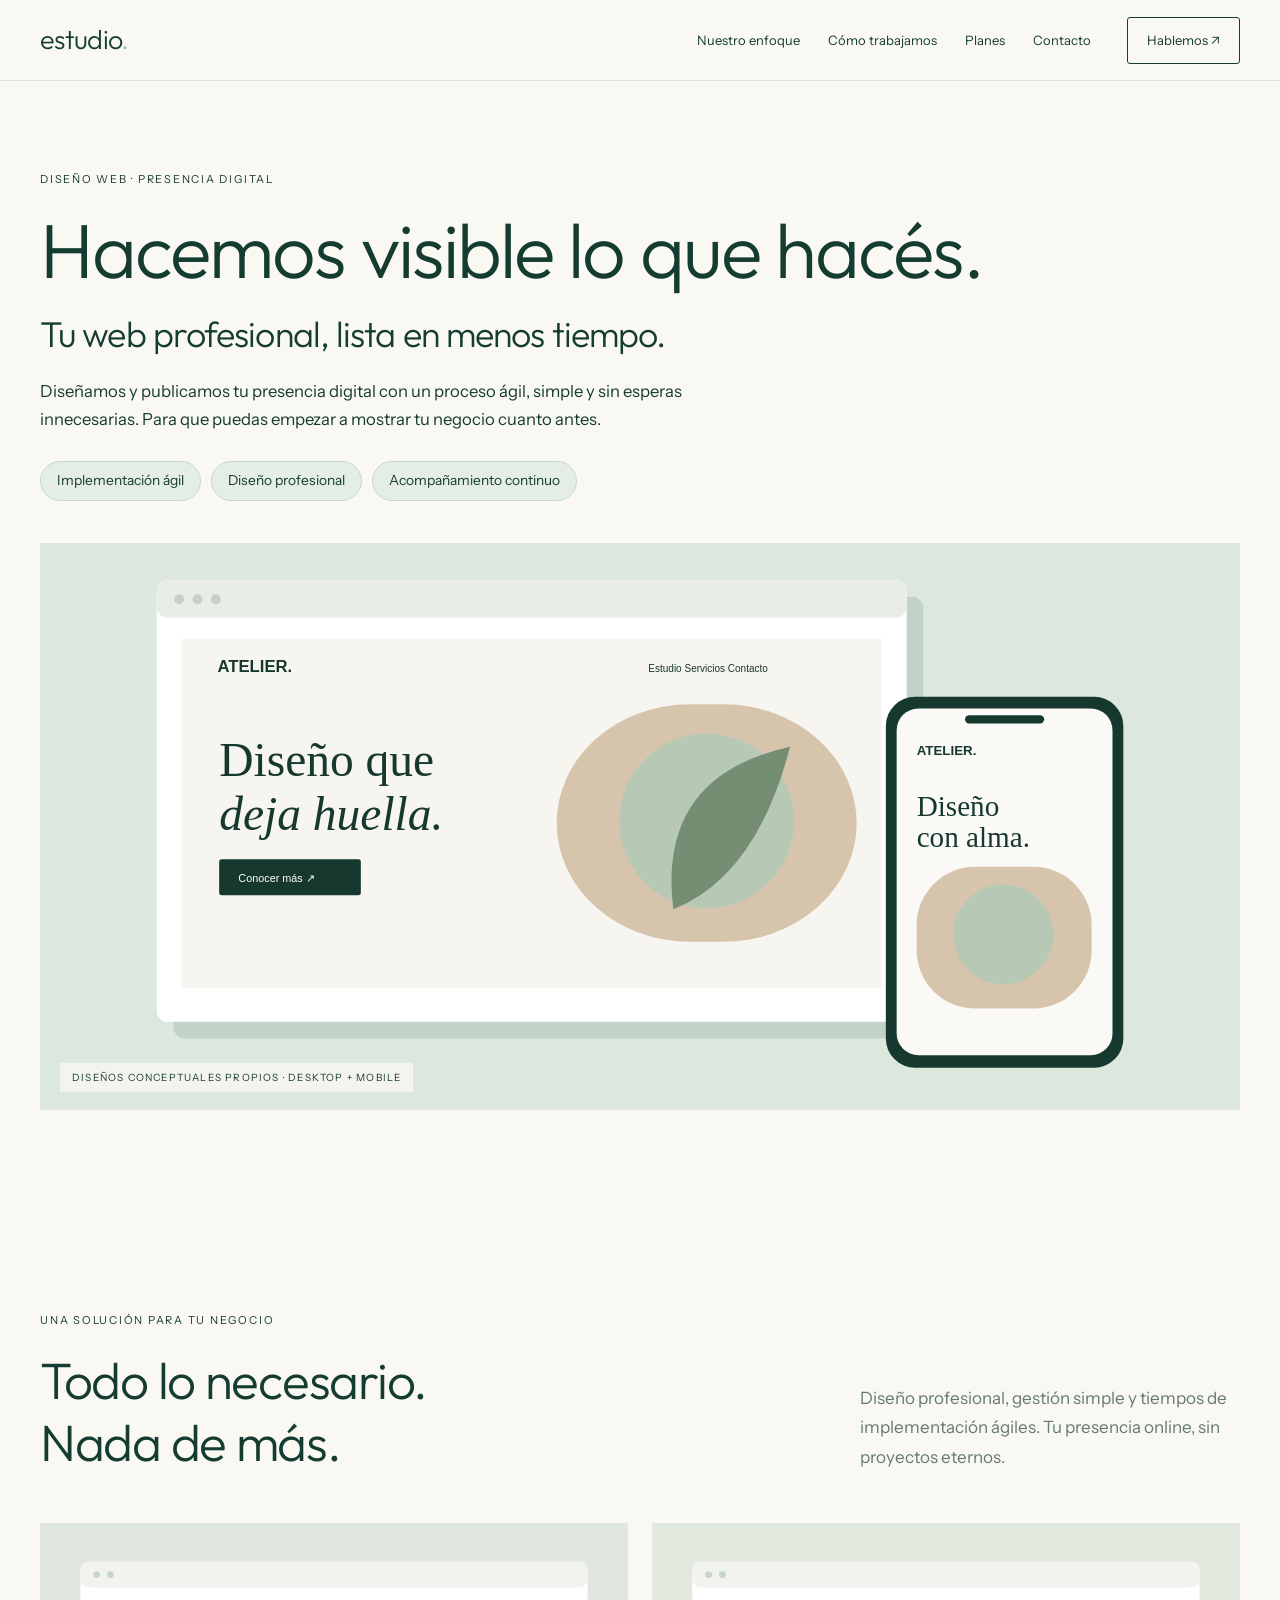
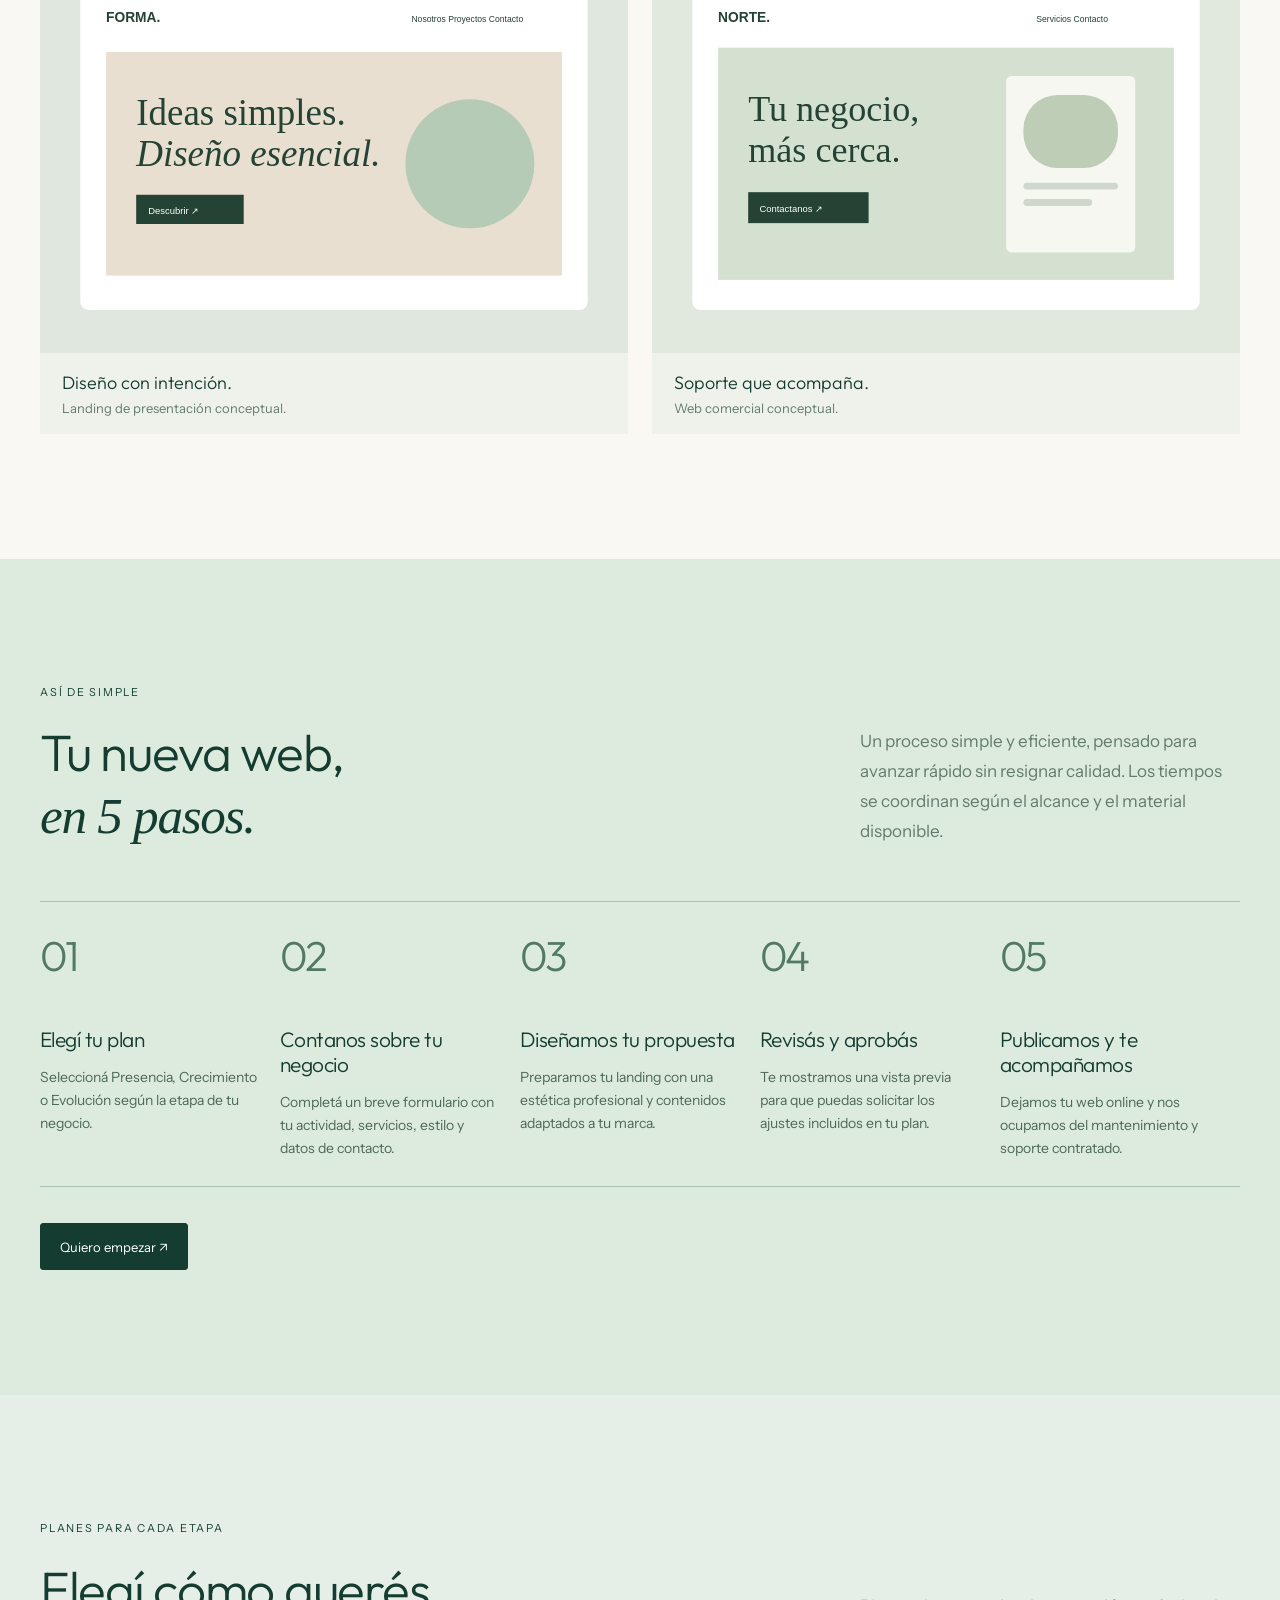
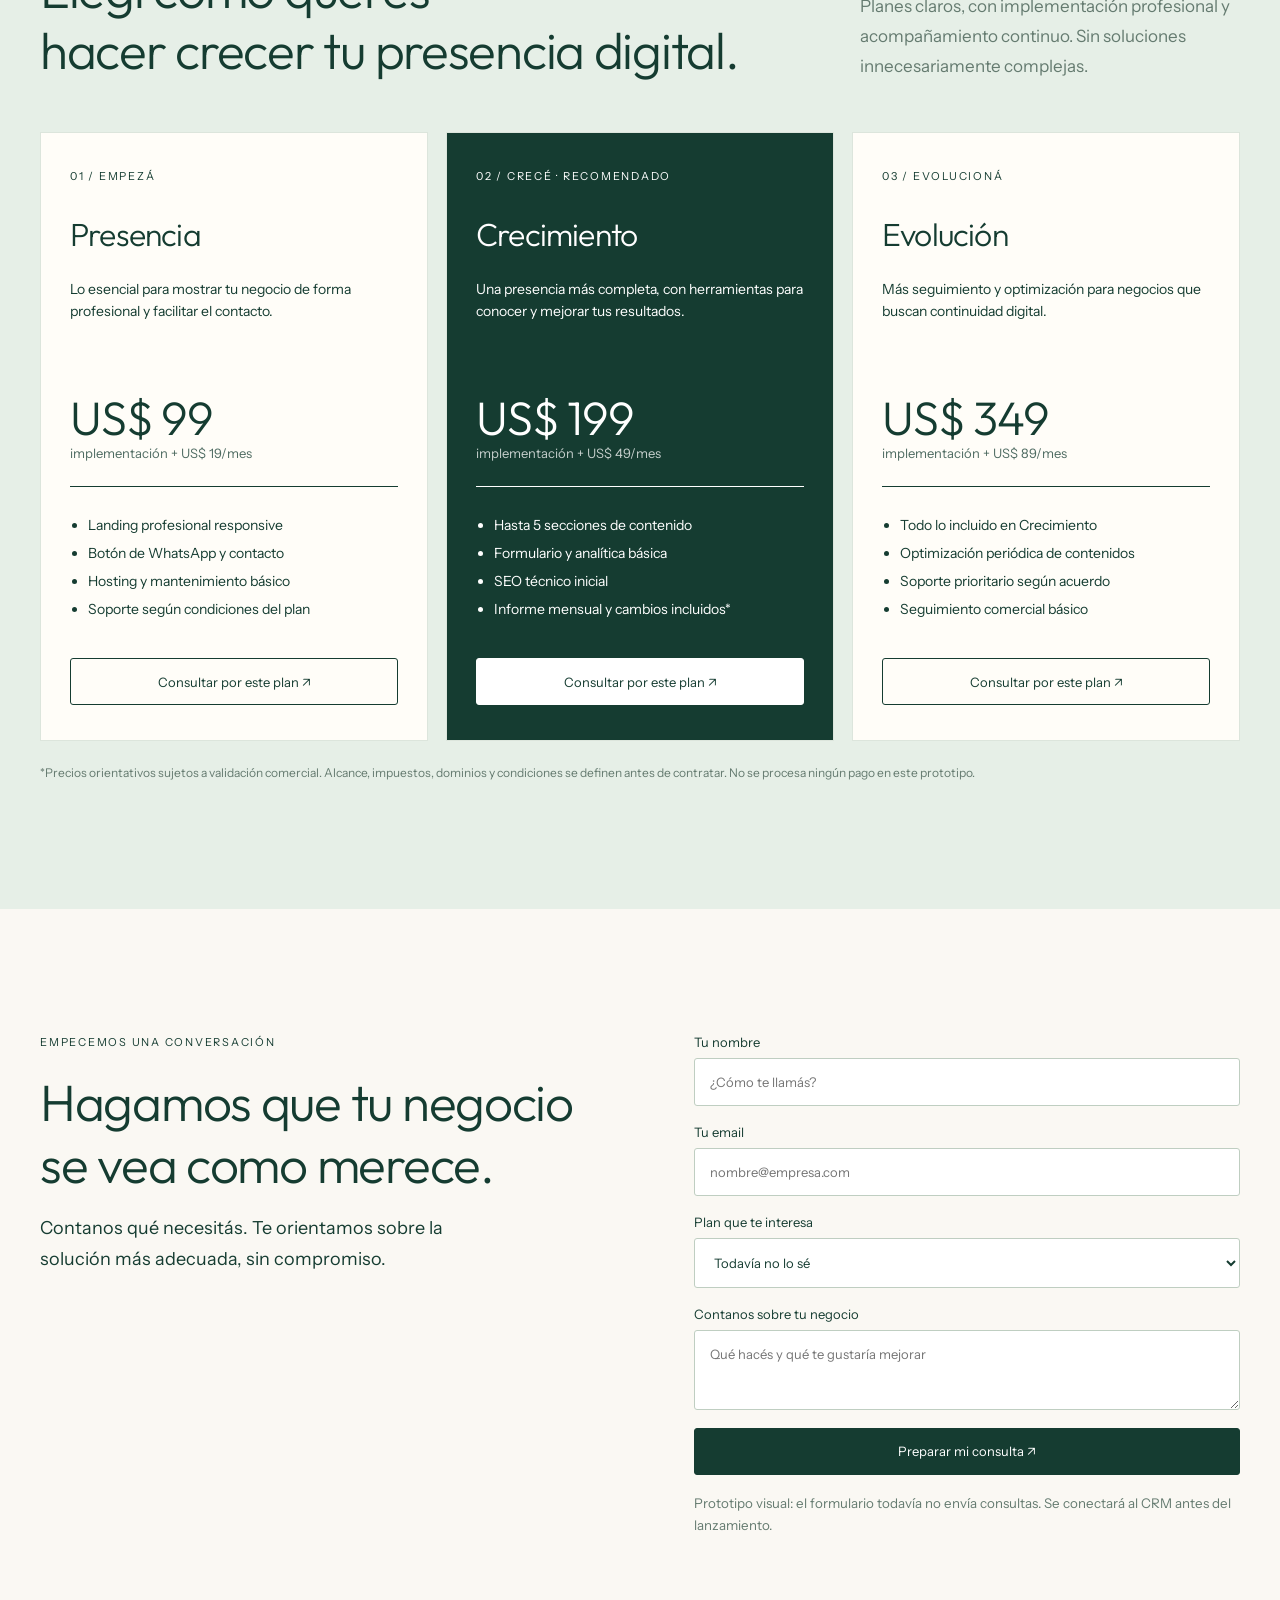
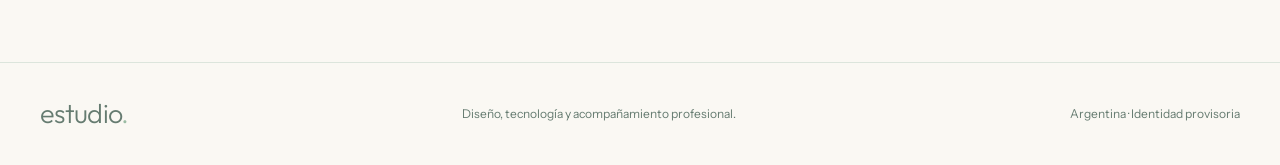
==== commit c2eb7d39: "Cargar Outfit Thin 100 para título principal" ====
--- a/index.html
+++ b/index.html
@@ -5,7 +5,7 @@
 <meta name="description" content="Diseño, desarrollo y mantenimiento web profesional para negocios.">
 <title>Estudio — Presencia digital profesional</title>
 <link rel="preconnect" href="https://fonts.googleapis.com"><link rel="preconnect" href="https://fonts.gstatic.com" crossorigin>
-<link href="https://fonts.googleapis.com/css2?family=Instrument+Sans:wght@400;500;600&family=Outfit:wght@300;400;500&display=swap" rel="stylesheet">
+<link href="https://fonts.googleapis.com/css2?family=Instrument+Sans:wght@400;500;600&family=Outfit:wght@100;300;400;500&display=swap" rel="stylesheet">
 <link rel="stylesheet" href="assets/css/styles.css"><script defer src="assets/js/main.js"></script>
 </head>
 <body>
--- a/assets/css/styles.css
+++ b/assets/css/styles.css
@@ -4,3 +4,36 @@
 
 /* Recorrido de contratación */
 .process-section{background:#dcebdd}.process-section .section-head{margin-bottom:55px}.process-section .section-head h2 em{font-family:Georgia,serif;font-weight:400}.process-list{list-style:none;margin:0;padding:0;display:grid;grid-template-columns:repeat(5,minmax(0,1fr));border-top:1px solid #a9c2ad}.process-list li{padding:27px 23px 26px 0;border-bottom:1px solid #a9c2ad;min-width:0}.process-number{display:block;font-family:Manrope,sans-serif;font-size:42px;font-weight:500;letter-spacing:-.08em;color:#517a62;margin-bottom:45px}.process-list h3{font-size:21px;line-height:1.22;margin:0 0 14px}.process-list p{font-size:14px;line-height:1.65;color:#4e6859;margin:0}.process-cta{margin-top:36px}@media(max-width:1050px){.process-list{grid-template-columns:repeat(3,minmax(0,1fr));gap:0 20px}.process-number{margin-bottom:28px}}@media(max-width:720px){.process-list{grid-template-columns:1fr}.process-list li{display:grid;grid-template-columns:55px 1fr;gap:15px;padding:24px 0}.process-number{font-size:30px;margin:0}.process-list h3{font-size:20px}.process-section .section-head{margin-bottom:35px}}
+
+/* Sistema visual actualizado: Google Fonts, Light y hero comercial */
+body, p, li, input, select, textarea, button, .navlinks, .eyebrow {font-family:'Instrument Sans',Arial,sans-serif}
+h1,h2,h3,.brand,.price,.plan .price {font-family:'Outfit',Arial,sans-serif!important;font-weight:300!important;letter-spacing:-.025em!important;line-height:1.18!important}
+h1 em,h2 em {font-family:Georgia,serif!important;font-style:italic;font-weight:400!important}
+.hero {padding-top:clamp(56px,7vw,110px);padding-bottom:clamp(50px,6vw,90px)}
+.hero-copy {max-width:100%;padding:0;margin:0 0 42px}
+.hero-copy h1 {font-size:clamp(2.9rem,6vw,6.4rem)!important;line-height:1.13!important;max-width:1100px;margin:20px 0 18px}
+.hero-subheadline {font-size:clamp(1.45rem,2.8vw,2.8rem)!important;line-height:1.25!important;margin:0 0 20px}
+.hero-description {font-size:clamp(1rem,1.3vw,1.15rem);line-height:1.7;max-width:730px}
+.hero-pills {display:flex;flex-wrap:wrap;gap:10px;margin:28px 0 0}
+.hero-pill {display:inline-flex;align-items:center;border:1px solid #c6d9c9;background:#e5eee5;color:#153c31;border-radius:100px;padding:10px 16px;font-size:.86rem;line-height:1.3;white-space:nowrap}
+.hero-photo {margin-top:0}
+.section h2 {line-height:1.2!important}
+.plan h3 {line-height:1.25!important}
+.container {width:calc(100% - 80px);max-width:1360px;margin-inline:auto}
+.site-header .container.nav {width:100%;max-width:none;padding-inline:40px}
+@media(max-width:991px){.container{width:calc(100% - 56px)}.site-header .container.nav{padding-inline:28px}}
+@media(max-width:600px){.container{width:calc(100% - 36px)}.site-header .container.nav{padding-inline:18px}.hero-copy h1{font-size:clamp(2.6rem,10vw,4rem)!important}.hero-pill{white-space:normal}}
+
+/* Tipografía Light consistente en todos los títulos y destacados */
+h1,h2,h3,h4,h5,h6,
+.hero h1,.hero-subheadline,.section h2,.section-head h2,
+.plan h3,.process-list h3,.steps h3,
+.price,.plan .price,.process-number,.brand,
+.visual figcaption strong,.steps b {
+  font-family:'Outfit',Arial,sans-serif!important;
+  font-weight:300!important;
+  font-synthesis:none;
+}
+h1 em,h2 em,h3 em {font-weight:400!important}
+.visual figcaption strong {display:inline;font-size:18px}
+.button,.eyebrow,.navlinks,.contact-form label {font-weight:400}
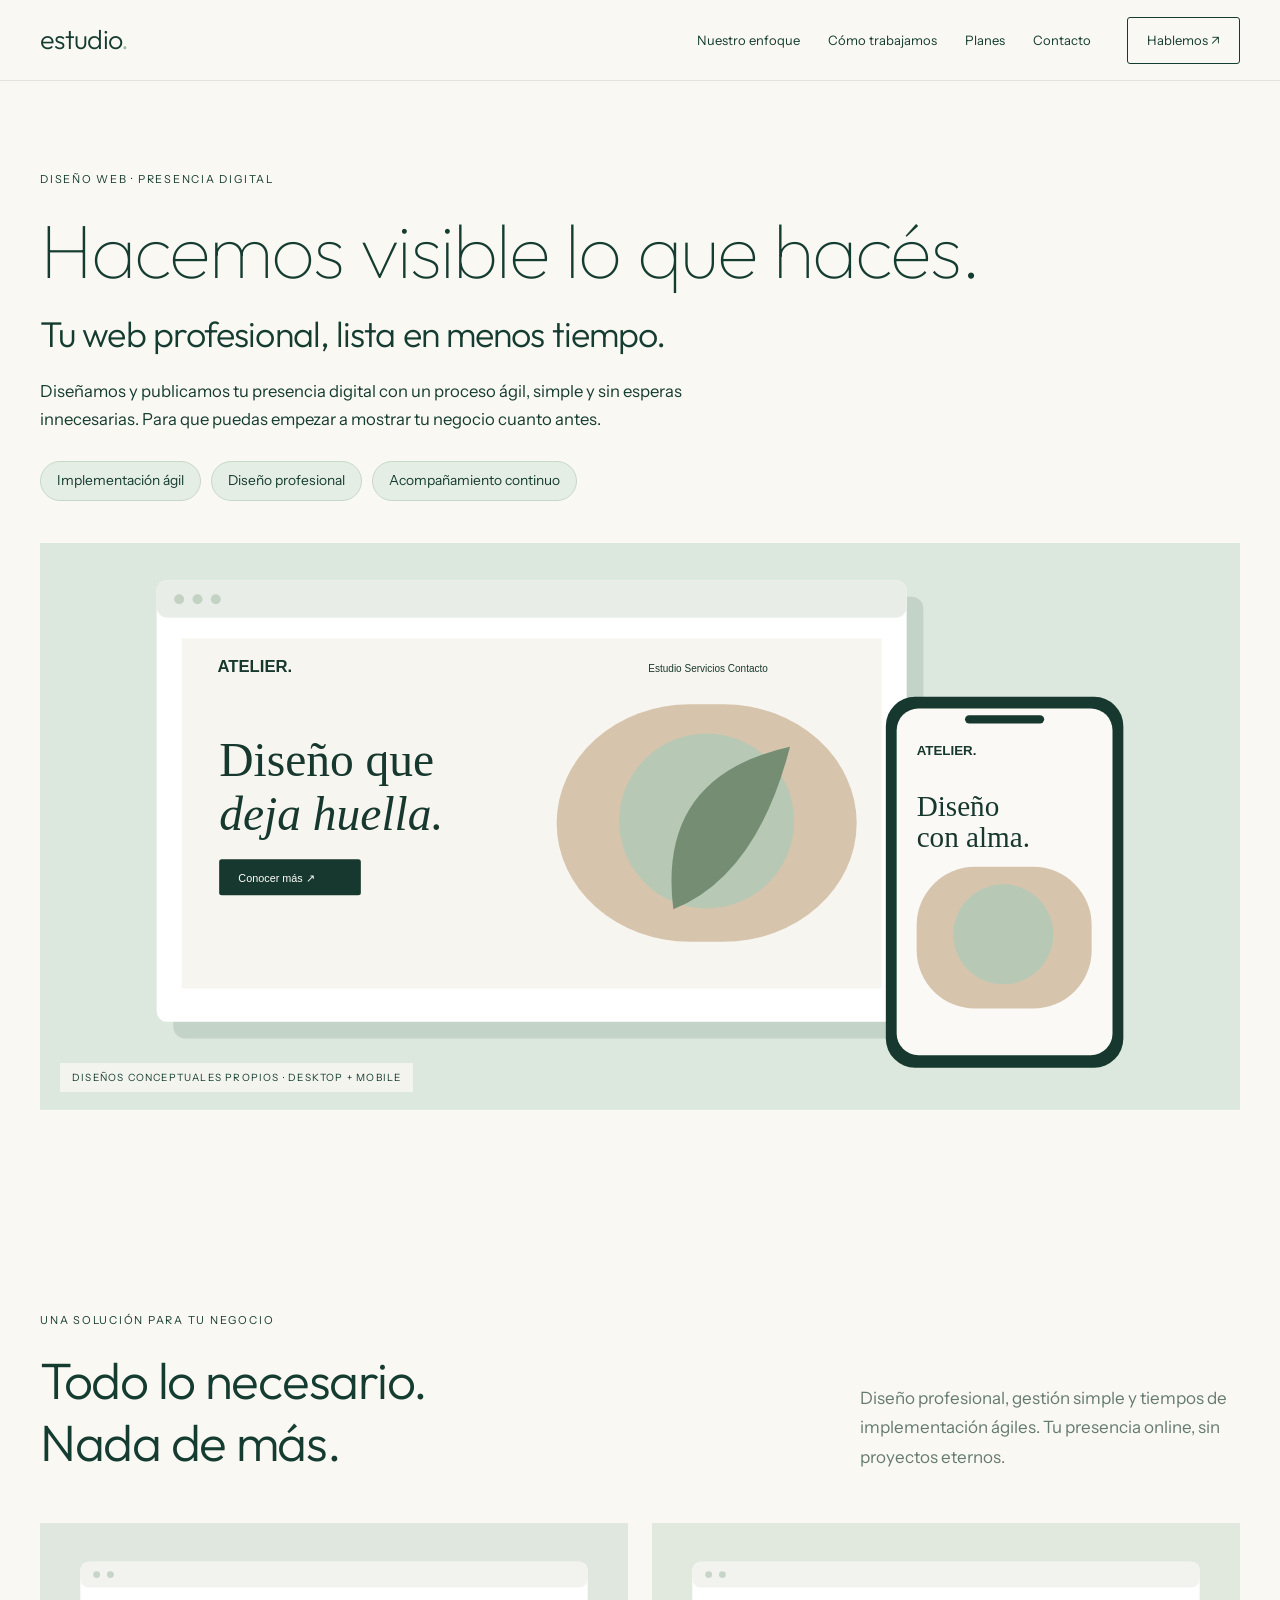
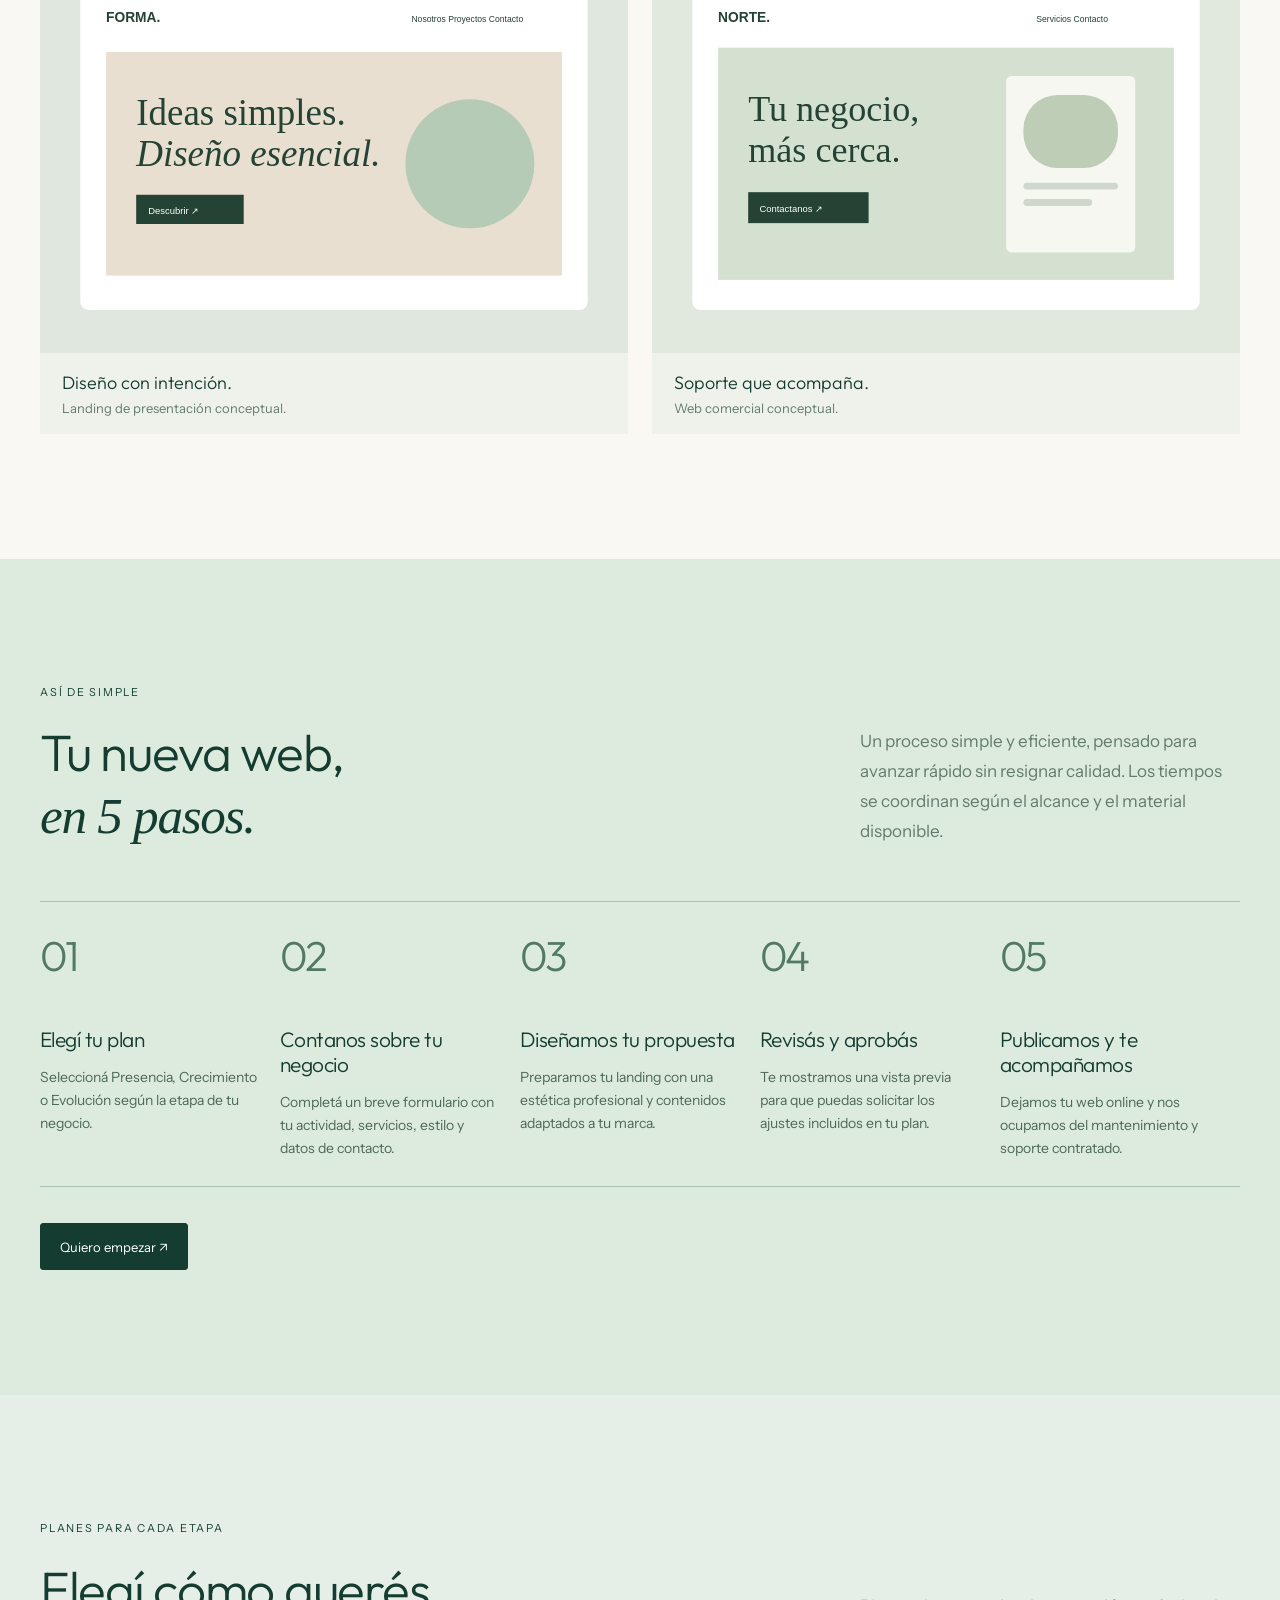
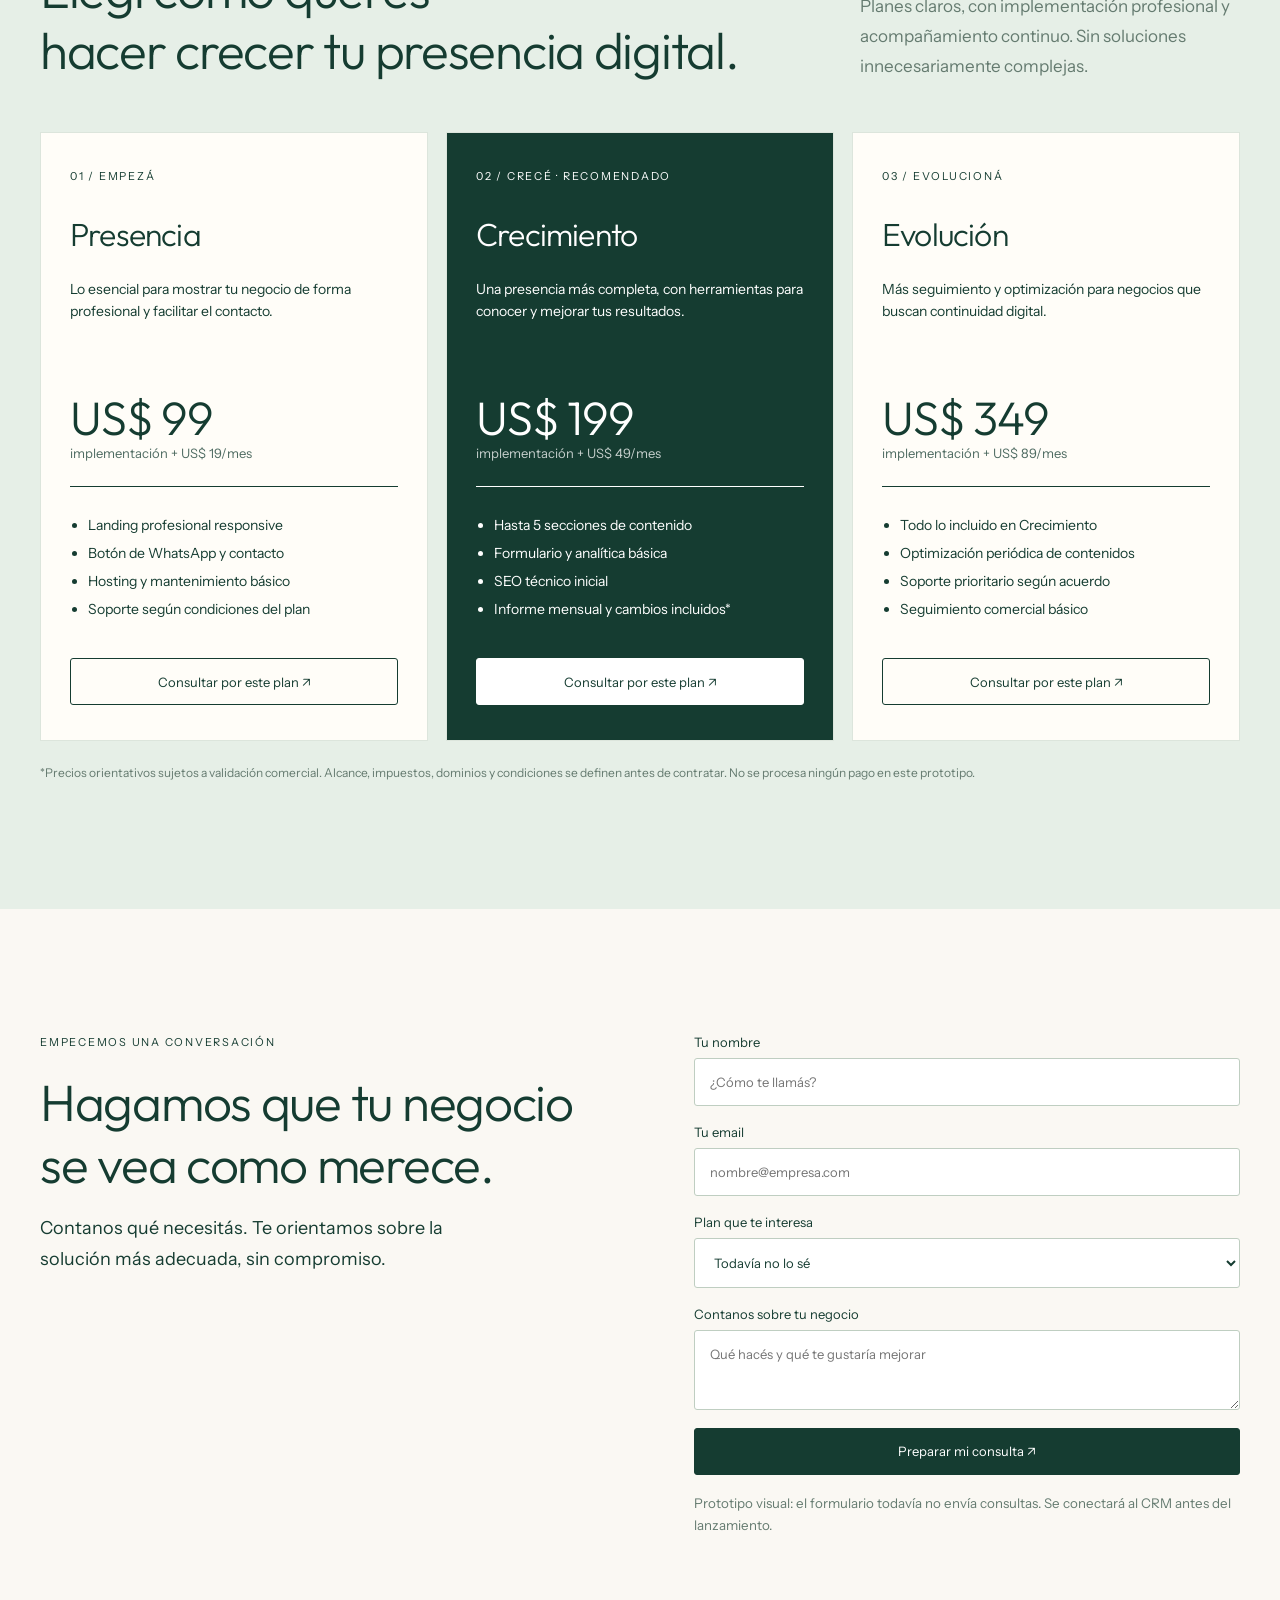
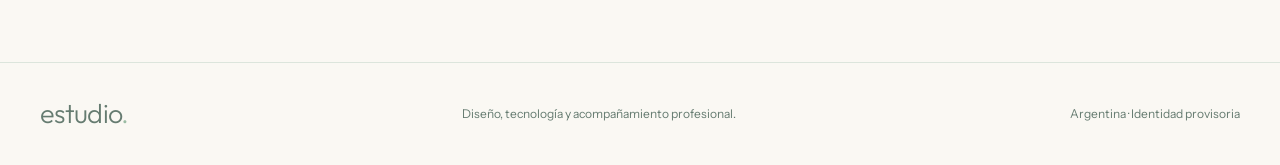
==== commit 850131a9: "Destacar lo que hacés con tipografía Georgia" ====
--- a/index.html
+++ b/index.html
@@ -11,7 +11,7 @@
 <body>
 <header class="site-header"><div class="container nav"><a class="brand" href="#inicio">estudio<span>.</span></a><nav class="navlinks" id="nav" aria-label="Navegación principal"><a href="#enfoque">Nuestro enfoque</a><a href="#proceso">Cómo trabajamos</a><a href="#planes">Planes</a><a href="#contacto">Contacto</a></nav><a class="button button-outline nav-cta" href="#contacto">Hablemos ↗</a><button class="menu" type="button" aria-label="Abrir menú" aria-expanded="false" aria-controls="nav">☰</button></div></header>
 <main id="inicio">
-<section class="hero container"><div class="hero-copy"><span class="eyebrow">DISEÑO WEB · PRESENCIA DIGITAL</span><h1>Hacemos visible lo que hacés.</h1><h2 class="hero-subheadline">Tu web profesional, lista en menos tiempo.</h2><p class="hero-description">Diseñamos y publicamos tu presencia digital con un proceso ágil, simple y sin esperas innecesarias. Para que puedas empezar a mostrar tu negocio cuanto antes.</p><div class="hero-pills" aria-label="Nuestros diferenciales"><span class="hero-pill">Implementación ágil</span><span class="hero-pill">Diseño profesional</span><span class="hero-pill">Acompañamiento continuo</span></div></div><figure class="hero-photo"><img src="assets/images/landing-hero.svg" alt="Diseño conceptual de landing page en desktop y mobile" fetchpriority="high"><figcaption>DISEÑOS CONCEPTUALES PROPIOS · DESKTOP + MOBILE</figcaption></figure></section>
+<section class="hero container"><div class="hero-copy"><span class="eyebrow">DISEÑO WEB · PRESENCIA DIGITAL</span><h1>Hacemos visible <span class="hero-serif">lo que hacés.</span></h1><h2 class="hero-subheadline">Tu web profesional, lista en menos tiempo.</h2><p class="hero-description">Diseñamos y publicamos tu presencia digital con un proceso ágil, simple y sin esperas innecesarias. Para que puedas empezar a mostrar tu negocio cuanto antes.</p><div class="hero-pills" aria-label="Nuestros diferenciales"><span class="hero-pill">Implementación ágil</span><span class="hero-pill">Diseño profesional</span><span class="hero-pill">Acompañamiento continuo</span></div></div><figure class="hero-photo"><img src="assets/images/landing-hero.svg" alt="Diseño conceptual de landing page en desktop y mobile" fetchpriority="high"><figcaption>DISEÑOS CONCEPTUALES PROPIOS · DESKTOP + MOBILE</figcaption></figure></section>
 <section class="section container" id="enfoque"><div class="section-head"><div><span class="eyebrow">UNA SOLUCIÓN PARA TU NEGOCIO</span><h2>Todo lo necesario.<br>Nada de más.</h2></div><p>Diseño profesional, gestión simple y tiempos de implementación ágiles. Tu presencia online, sin proyectos eternos.</p></div><div class="visual-pair"><figure class="visual"><img src="assets/images/landing-editorial.svg" loading="lazy" alt="Diseño conceptual de landing editorial"><figcaption><strong>Diseño con intención.</strong><span>Landing de presentación conceptual.</span></figcaption></figure><figure class="visual"><img src="assets/images/landing-business.svg" loading="lazy" alt="Diseño conceptual de landing comercial"><figcaption><strong>Soporte que acompaña.</strong><span>Web comercial conceptual.</span></figcaption></figure></div></section>
 <section class="section process-section" id="proceso"><div class="container"><div class="section-head"><div><span class="eyebrow">ASÍ DE SIMPLE</span><h2>Tu nueva web,<br><em>en 5 pasos.</em></h2></div><p>Un proceso simple y eficiente, pensado para avanzar rápido sin resignar calidad. Los tiempos se coordinan según el alcance y el material disponible.</p></div><ol class="process-list"><li><span class="process-number">01</span><div><h3>Elegí tu plan</h3><p>Seleccioná Presencia, Crecimiento o Evolución según la etapa de tu negocio.</p></div></li><li><span class="process-number">02</span><div><h3>Contanos sobre tu negocio</h3><p>Completá un breve formulario con tu actividad, servicios, estilo y datos de contacto.</p></div></li><li><span class="process-number">03</span><div><h3>Diseñamos tu propuesta</h3><p>Preparamos tu landing con una estética profesional y contenidos adaptados a tu marca.</p></div></li><li><span class="process-number">04</span><div><h3>Revisás y aprobás</h3><p>Te mostramos una vista previa para que puedas solicitar los ajustes incluidos en tu plan.</p></div></li><li><span class="process-number">05</span><div><h3>Publicamos y te acompañamos</h3><p>Dejamos tu web online y nos ocupamos del mantenimiento y soporte contratado.</p></div></li></ol><a class="button button-dark process-cta" href="#contacto">Quiero empezar ↗</a></div></section>
 <section class="section plans-section" id="planes"><div class="container"><div class="section-head"><div><span class="eyebrow">PLANES PARA CADA ETAPA</span><h2>Elegí cómo querés<br>hacer crecer tu presencia digital.</h2></div><p>Planes claros, con implementación profesional y acompañamiento continuo. Sin soluciones innecesariamente complejas.</p></div><div class="plans">
--- a/assets/css/styles.css
+++ b/assets/css/styles.css
@@ -37,3 +37,6 @@
 h1 em,h2 em,h3 em {font-weight:400!important}
 .visual figcaption strong {display:inline;font-size:18px}
 .button,.eyebrow,.navlinks,.contact-form label {font-weight:400}
+
+/* Hero: Outfit Thin real (100), prevalece sobre reglas anteriores */
+.hero h1 {font-family:'Outfit',Arial,sans-serif!important;font-weight:100!important;font-synthesis:none}
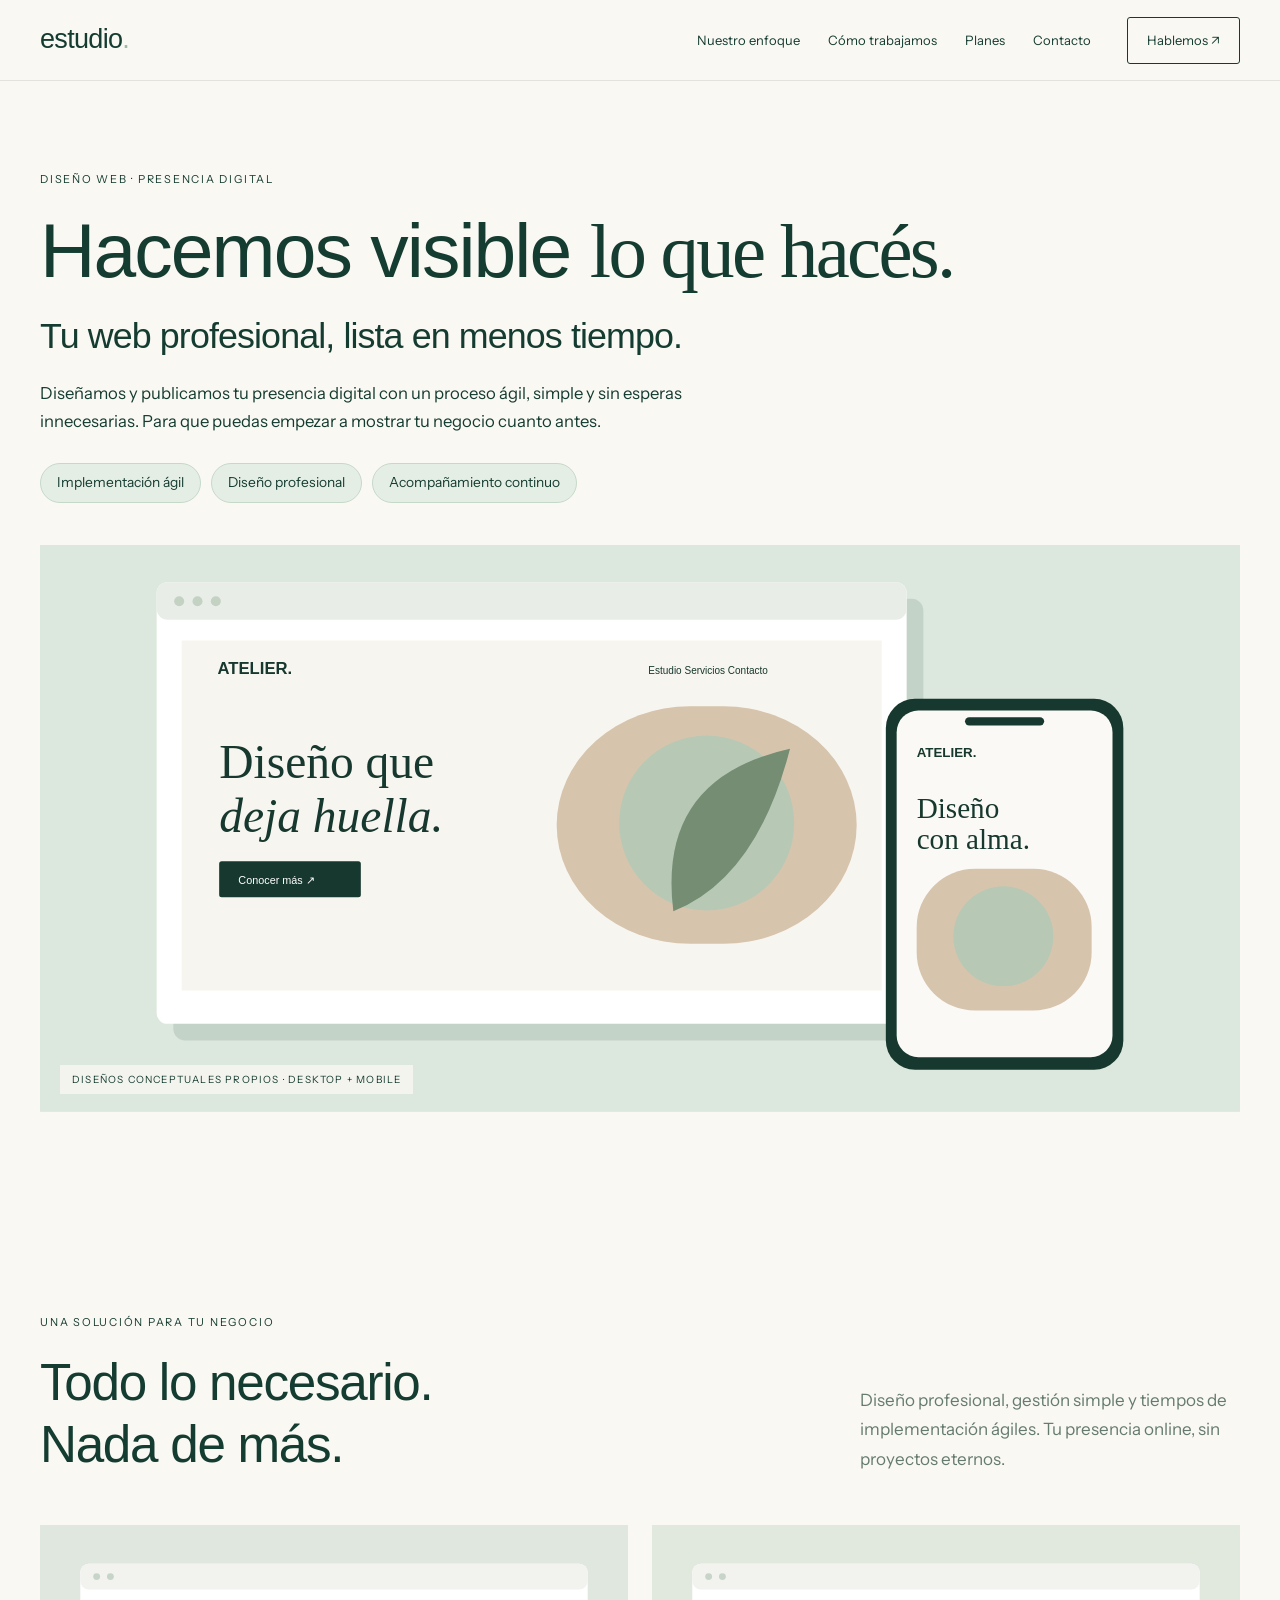
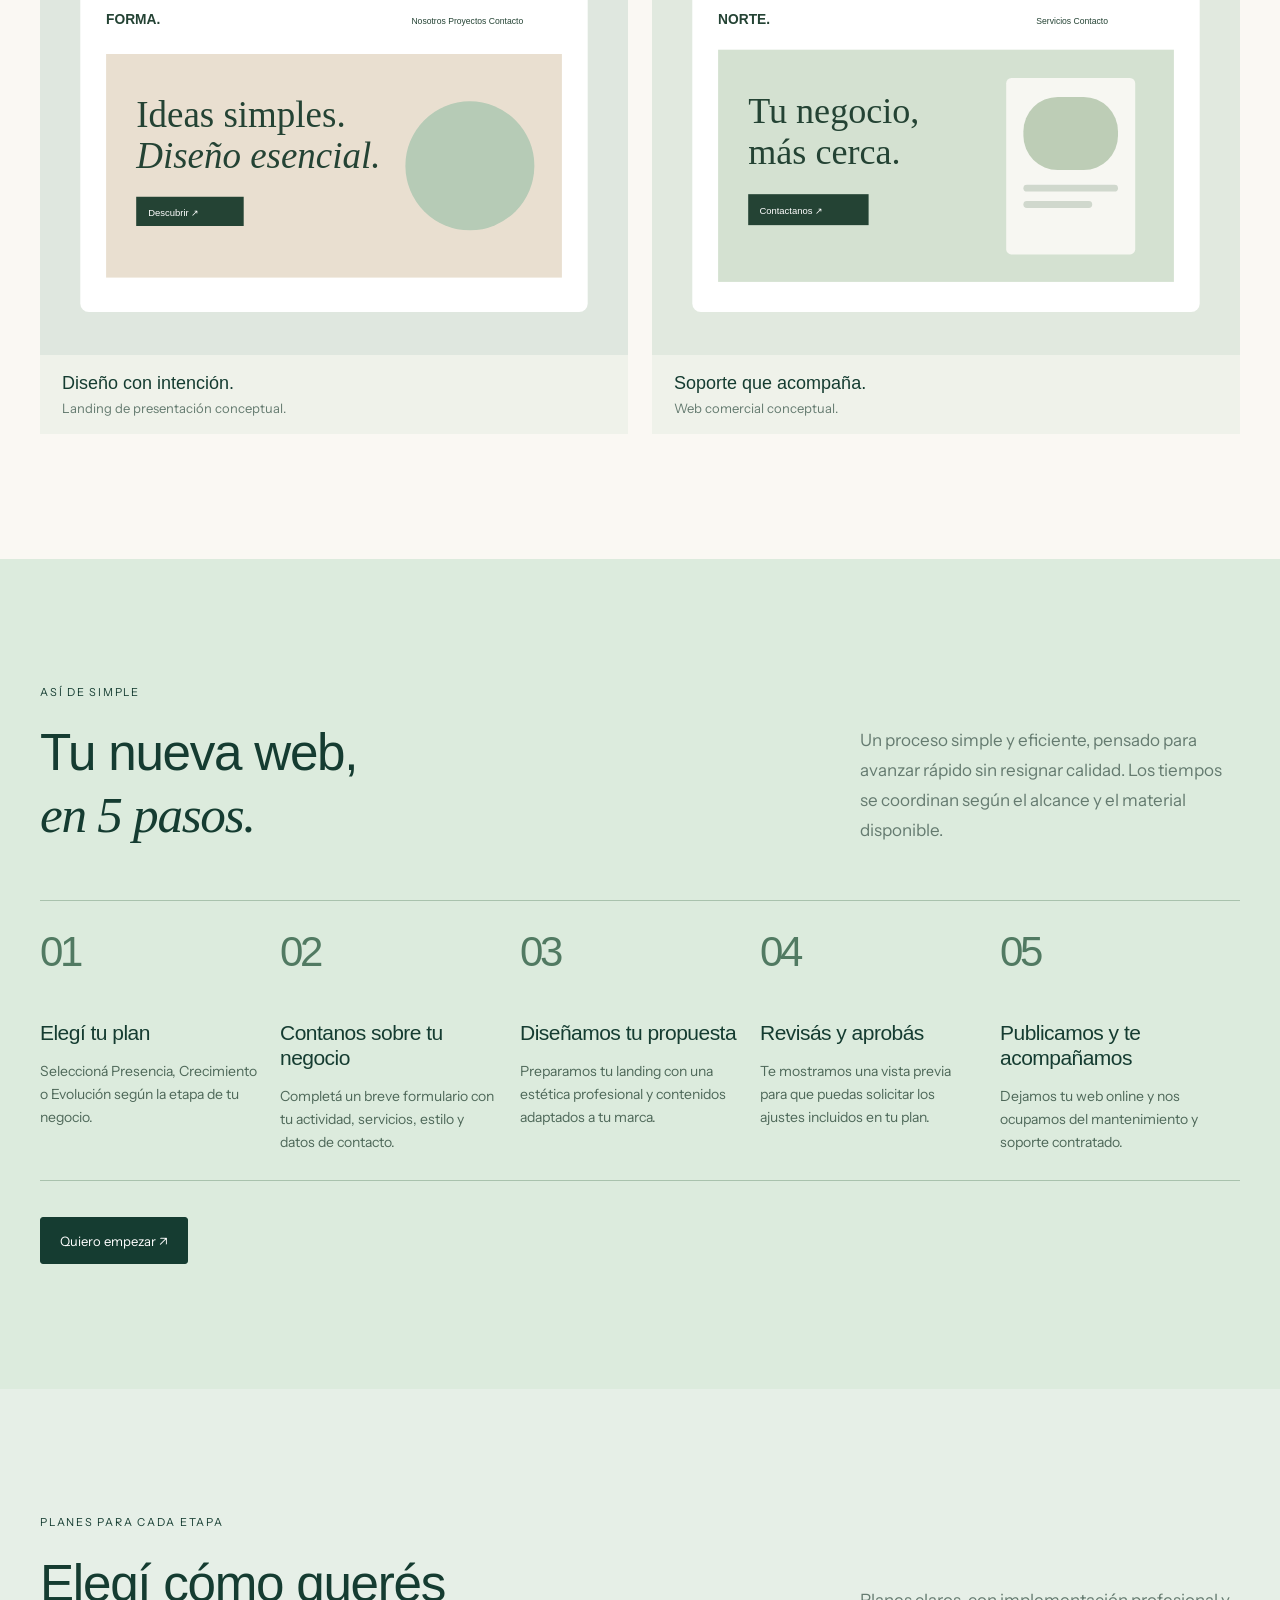
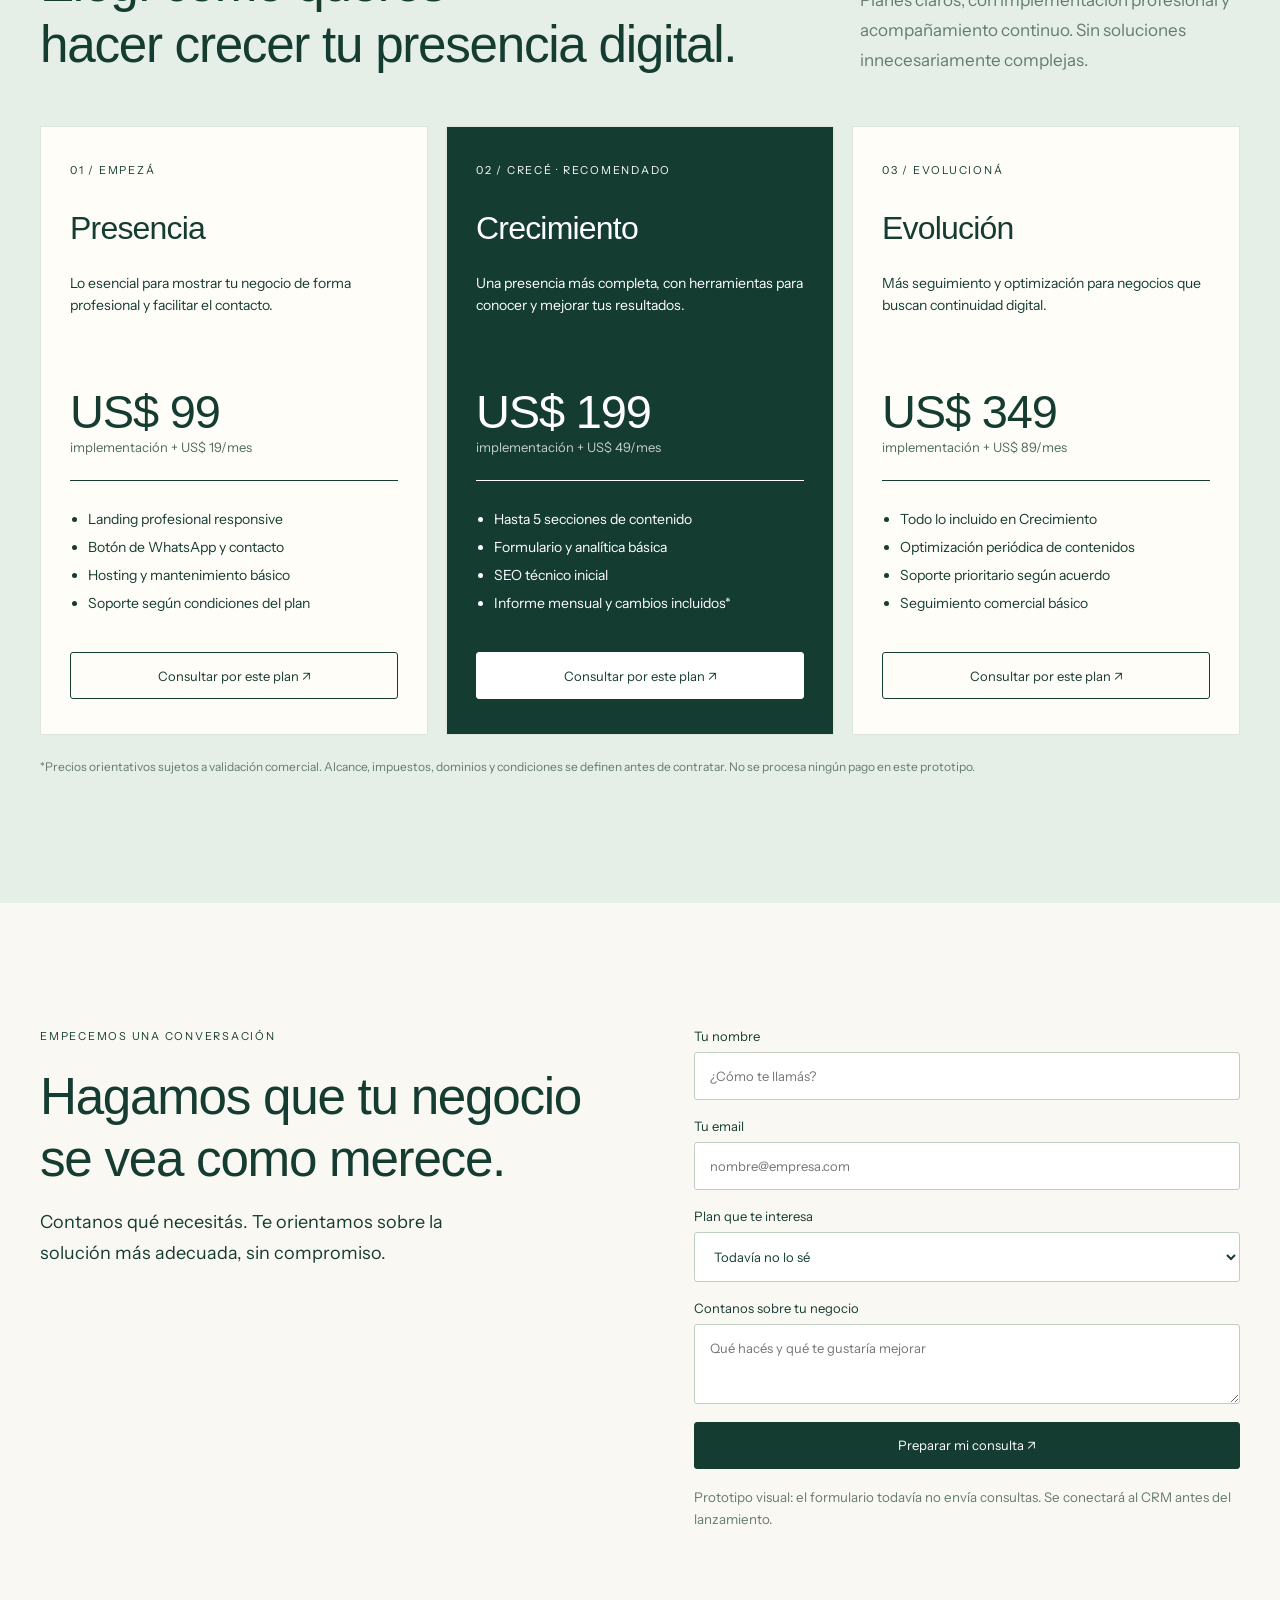
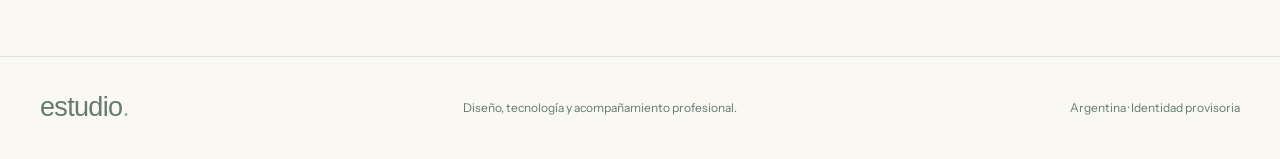
==== commit 99053878: "Cargar Inter en lugar de Outfit" ====
--- a/index.html
+++ b/index.html
@@ -5,7 +5,7 @@
 <meta name="description" content="Diseño, desarrollo y mantenimiento web profesional para negocios.">
 <title>Estudio — Presencia digital profesional</title>
 <link rel="preconnect" href="https://fonts.googleapis.com"><link rel="preconnect" href="https://fonts.gstatic.com" crossorigin>
-<link href="https://fonts.googleapis.com/css2?family=Instrument+Sans:wght@400;500;600&family=Outfit:wght@100;300;400;500&display=swap" rel="stylesheet">
+<link href="https://fonts.googleapis.com/css2?family=Instrument+Sans:wght@400;500;600&family=Inter:wght@100;300;400;500&display=swap" rel="stylesheet">
 <link rel="stylesheet" href="assets/css/styles.css"><script defer src="assets/js/main.js"></script>
 </head>
 <body>
--- a/assets/css/styles.css
+++ b/assets/css/styles.css
@@ -40,3 +40,6 @@
 
 /* Hero: Outfit Thin real (100), prevalece sobre reglas anteriores */
 .hero h1 {font-family:'Outfit',Arial,sans-serif!important;font-weight:100!important;font-synthesis:none}
+
+/* Contraste editorial en el título principal */
+.hero h1 .hero-serif {font-family:Georgia,serif!important;font-weight:400!important;letter-spacing:-.035em!important}
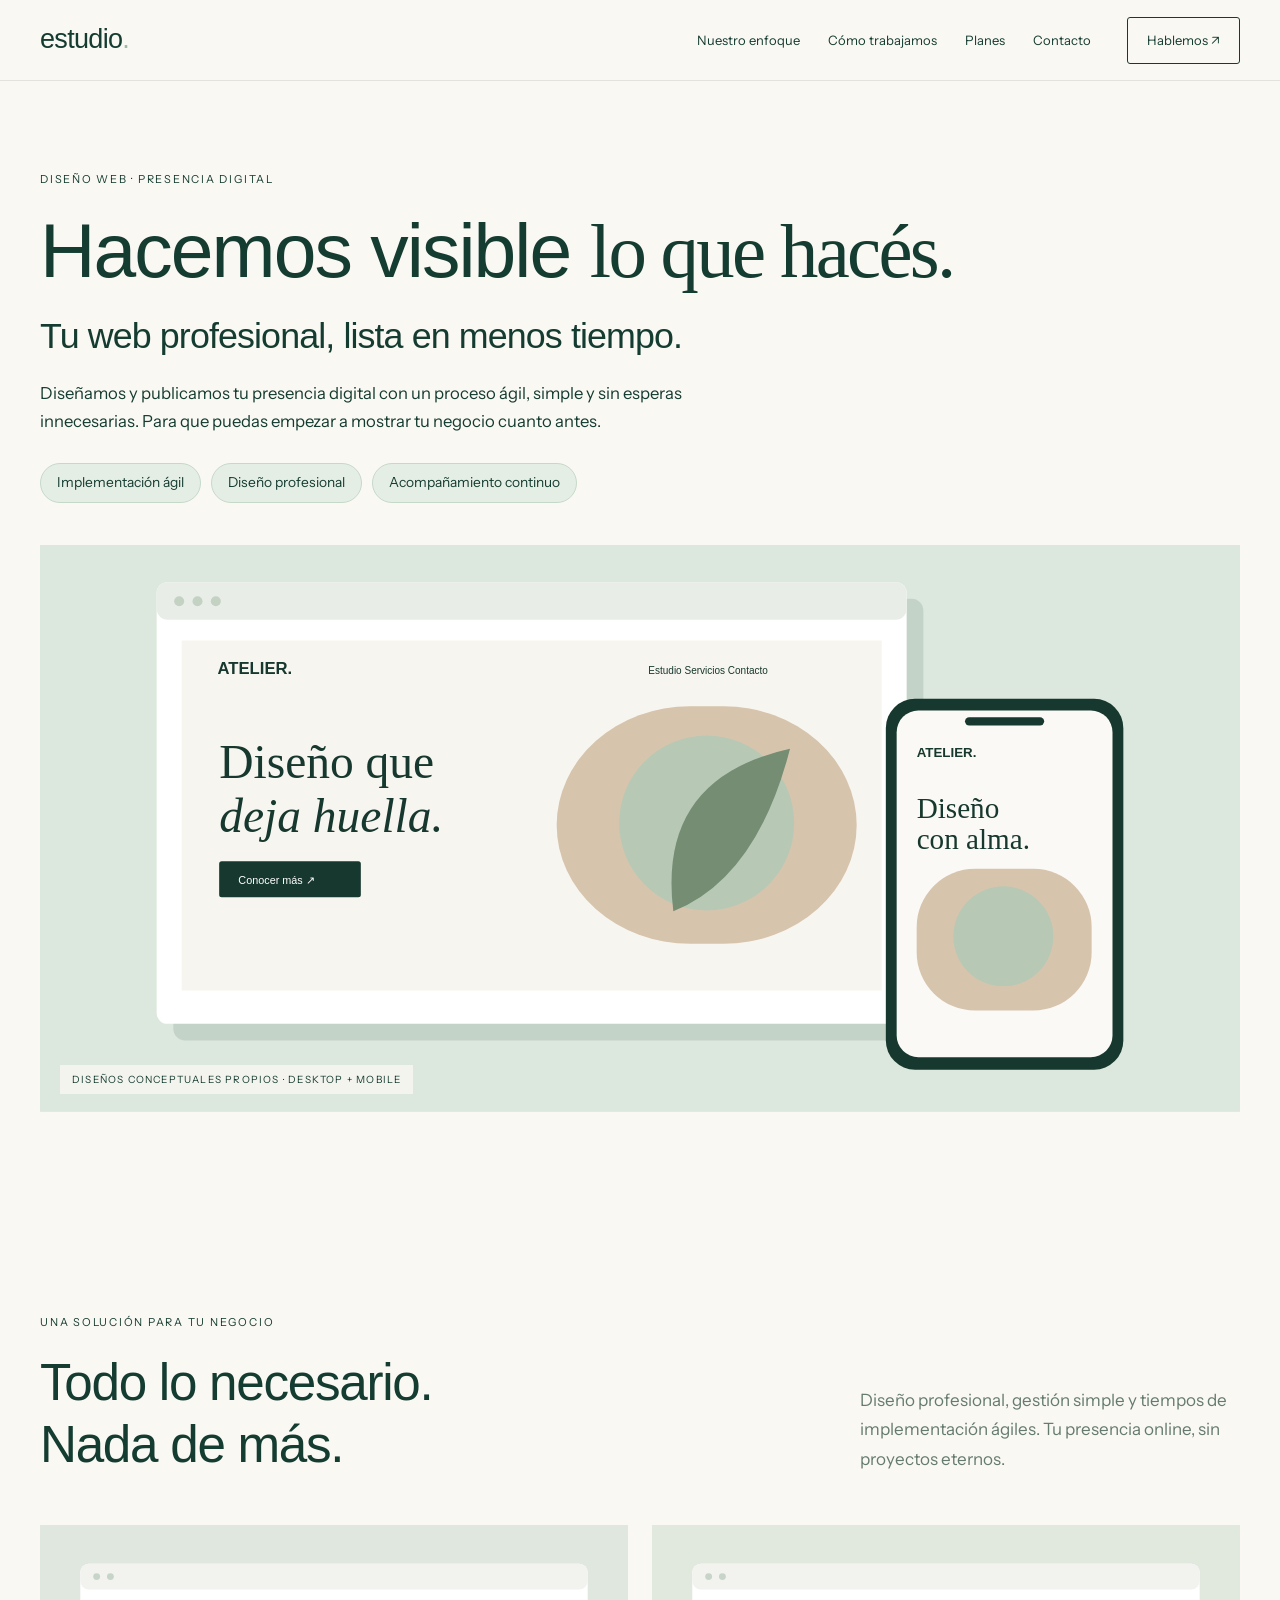
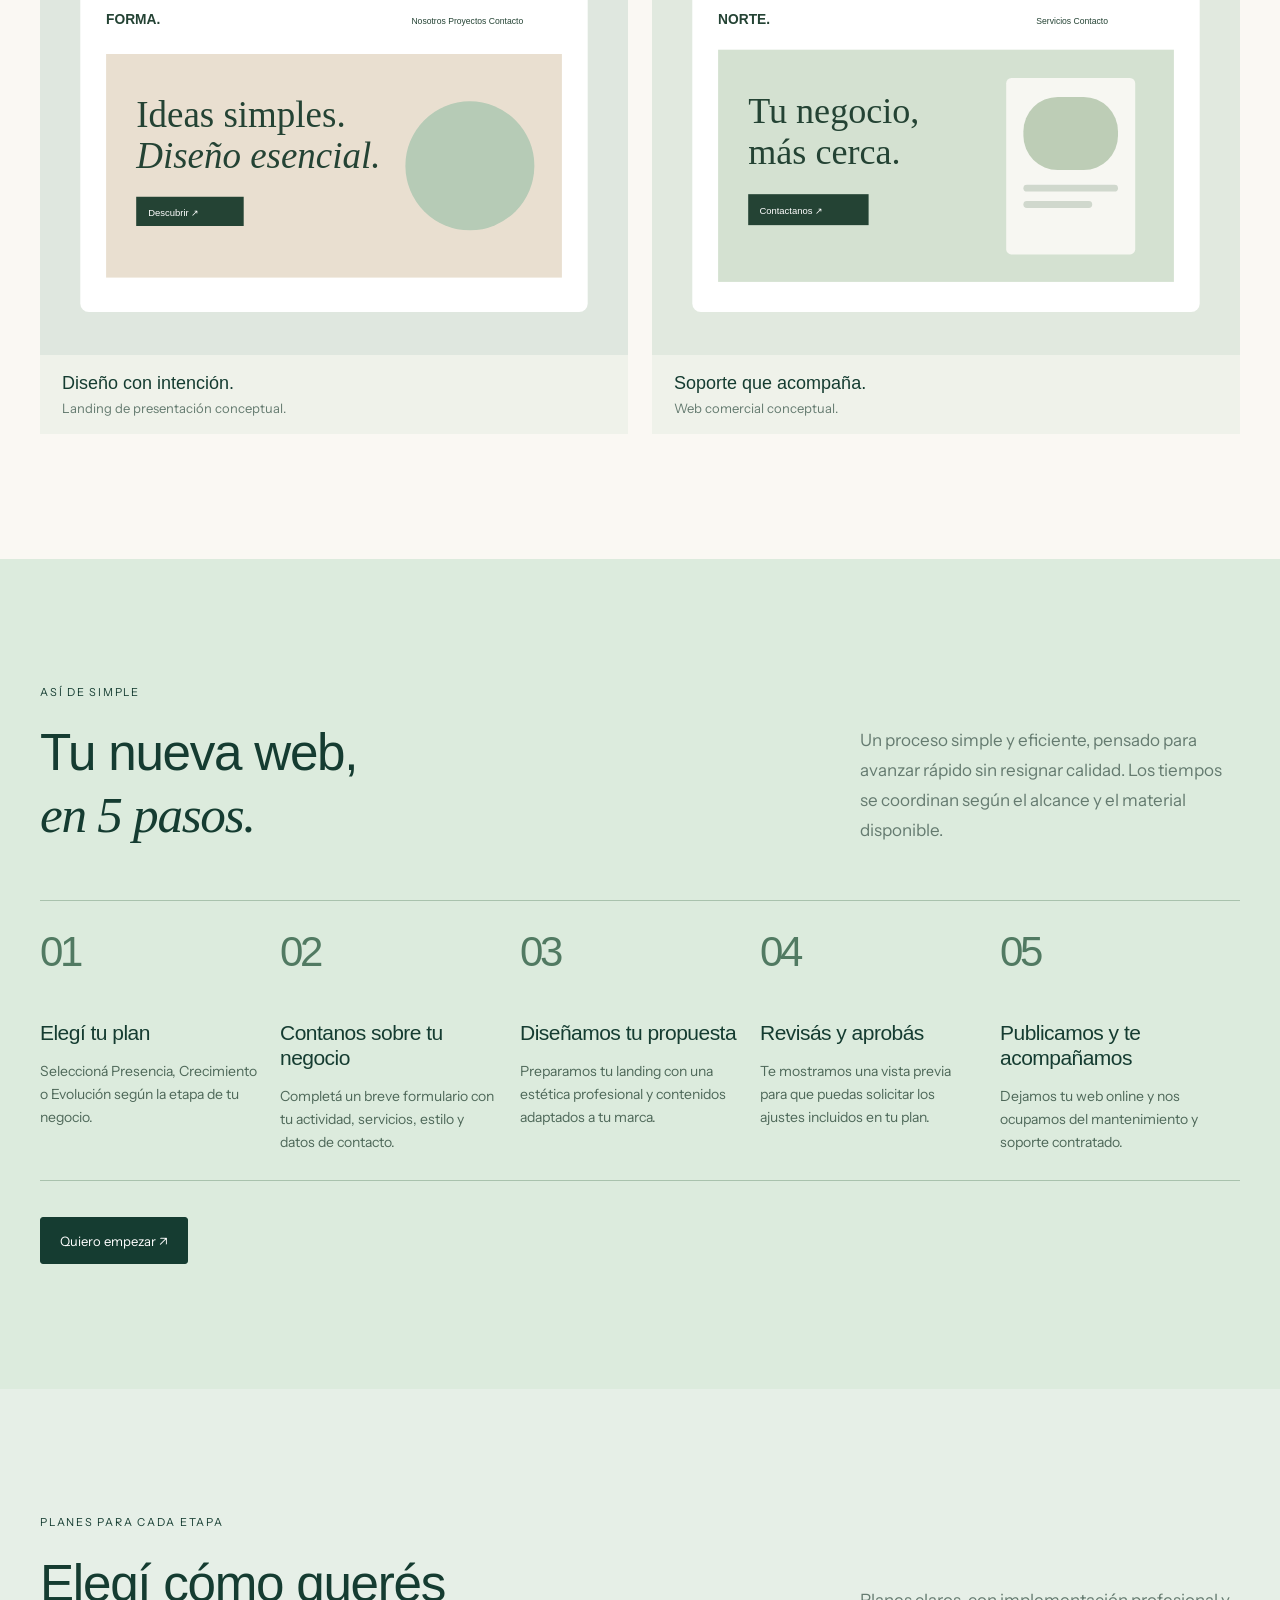
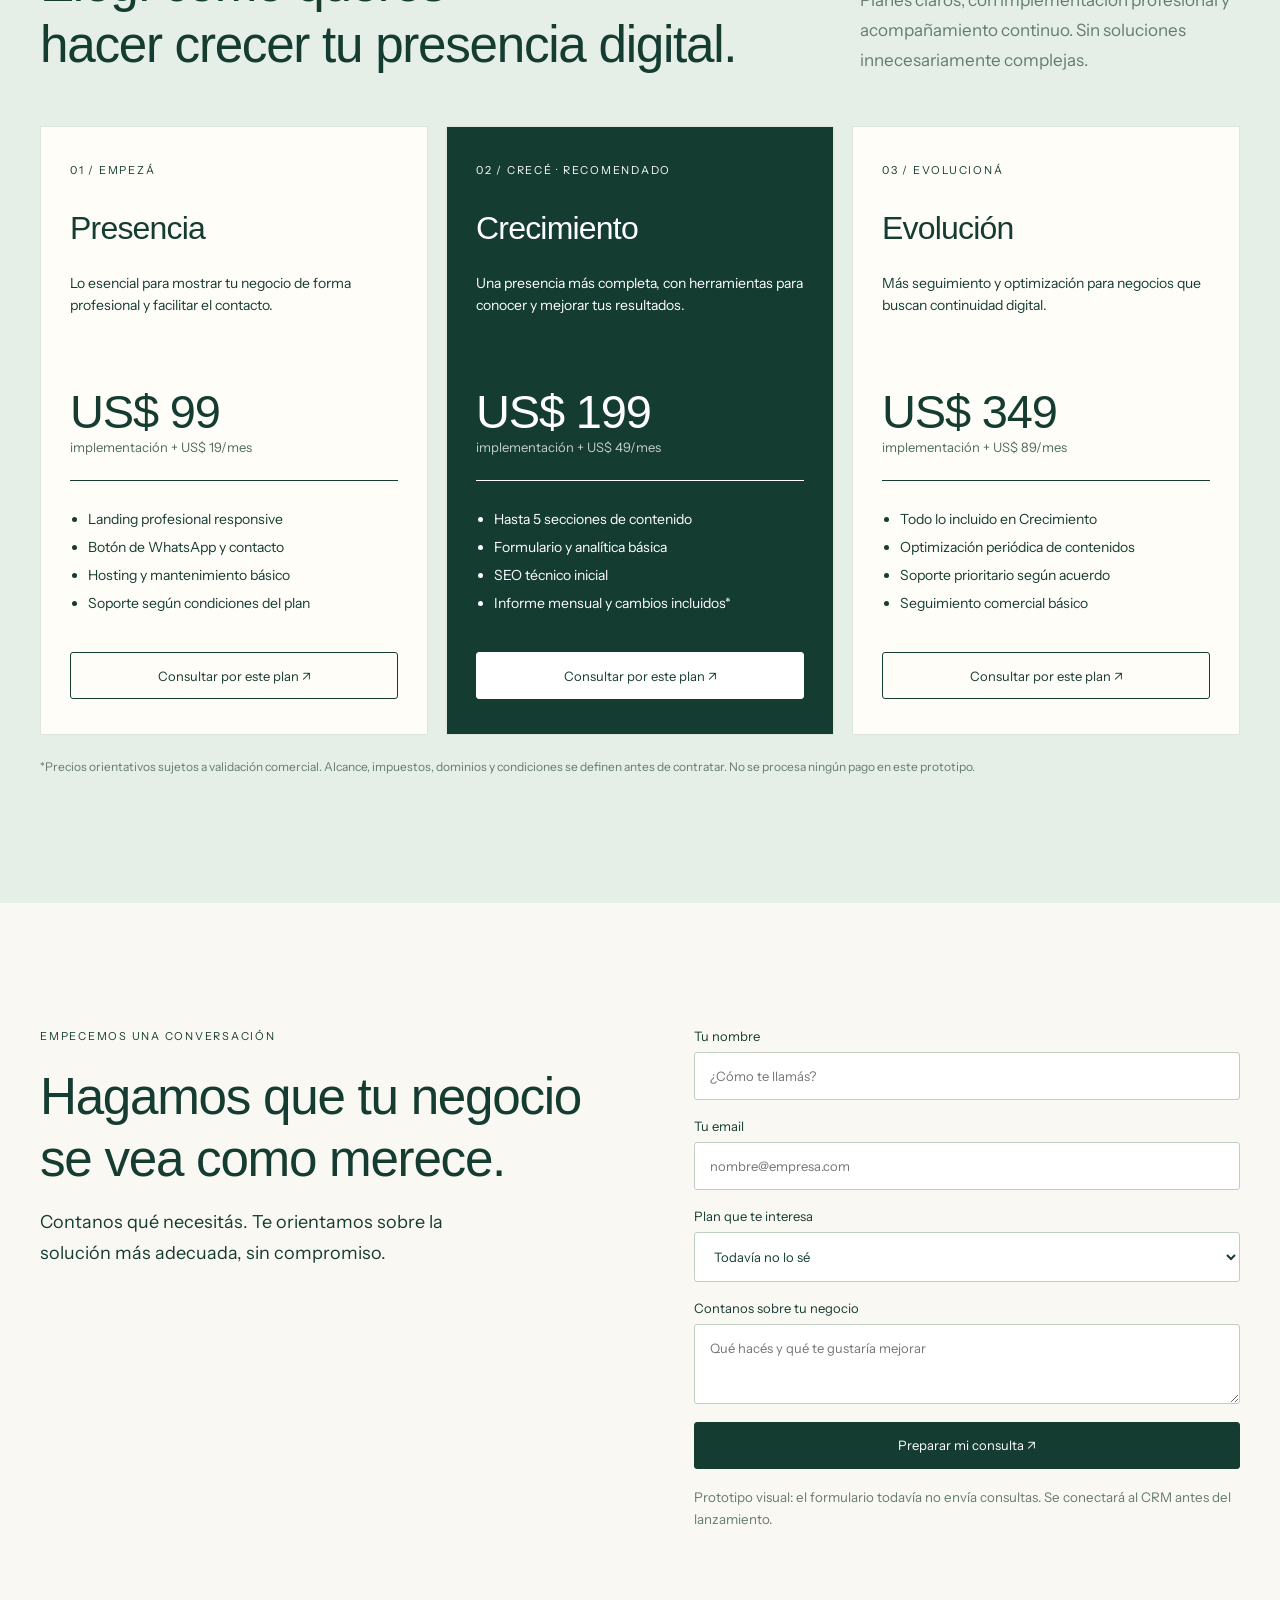
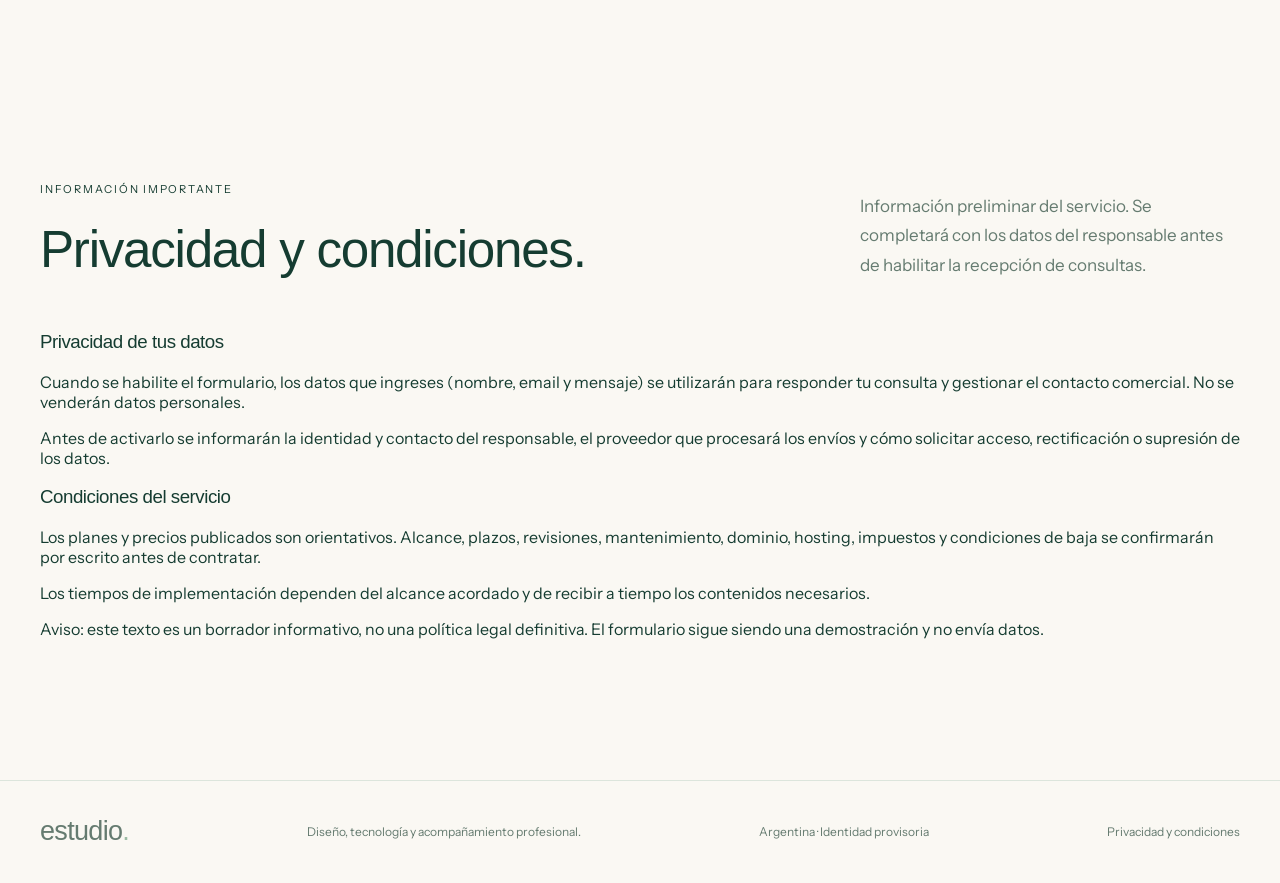
==== commit 2ded9b88: "Integrar SEO y sección preliminar de privacidad y condiciones" ====
--- a/index.html
+++ b/index.html
@@ -2,11 +2,21 @@
 <html lang="es">
 <head>
 <meta charset="utf-8"><meta name="viewport" content="width=device-width,initial-scale=1">
-<meta name="description" content="Diseño, desarrollo y mantenimiento web profesional para negocios.">
-<title>Estudio — Presencia digital profesional</title>
+<meta name="description" content="Diseñamos y publicamos webs profesionales para negocios con implementación ágil, diseño cuidado y acompañamiento continuo.">
+<title>Diseño web profesional y presencia digital ágil | empresaPropia</title>
 <link rel="preconnect" href="https://fonts.googleapis.com"><link rel="preconnect" href="https://fonts.gstatic.com" crossorigin>
 <link href="https://fonts.googleapis.com/css2?family=Instrument+Sans:wght@400;500;600&family=Inter:wght@100;300;400;500&display=swap" rel="stylesheet">
 <link rel="stylesheet" href="assets/css/styles.css"><script defer src="assets/js/main.js"></script>
+<link rel="canonical" href="https://rosariogebala-cyber.github.io/empresaPropia/">
+<link rel="icon" type="image/svg+xml" href="favicon.svg">
+<meta name="theme-color" content="#faf8f3">
+<meta property="og:type" content="website">
+<meta property="og:locale" content="es_AR">
+<meta property="og:title" content="Hacemos visible lo que hacés. | empresaPropia">
+<meta property="og:description" content="Tu web profesional, lista en menos tiempo. Diseño, implementación ágil y acompañamiento continuo.">
+<meta property="og:url" content="https://rosariogebala-cyber.github.io/empresaPropia/">
+<meta property="og:image" content="https://rosariogebala-cyber.github.io/empresaPropia/og-preview.svg">
+<meta name="twitter:card" content="summary_large_image">
 </head>
 <body>
 <header class="site-header"><div class="container nav"><a class="brand" href="#inicio">estudio<span>.</span></a><nav class="navlinks" id="nav" aria-label="Navegación principal"><a href="#enfoque">Nuestro enfoque</a><a href="#proceso">Cómo trabajamos</a><a href="#planes">Planes</a><a href="#contacto">Contacto</a></nav><a class="button button-outline nav-cta" href="#contacto">Hablemos ↗</a><button class="menu" type="button" aria-label="Abrir menú" aria-expanded="false" aria-controls="nav">☰</button></div></header>
@@ -20,5 +30,5 @@
 <article class="plan"><span class="eyebrow">03 / EVOLUCIONÁ</span><h3>Evolución</h3><p>Más seguimiento y optimización para negocios que buscan continuidad digital.</p><div class="price">US$ 349</div><div class="fee">implementación + US$ 89/mes</div><ul><li>Todo lo incluido en Crecimiento</li><li>Optimización periódica de contenidos</li><li>Soporte prioritario según acuerdo</li><li>Seguimiento comercial básico</li></ul><a class="button" data-plan="Evolución" href="#contacto">Consultar por este plan ↗</a></article>
 </div><p class="plan-note">*Precios orientativos sujetos a validación comercial. Alcance, impuestos, dominios y condiciones se definen antes de contratar. No se procesa ningún pago en este prototipo.</p></div></section>
 <section class="section container" id="contacto"><div class="contact-grid"><div><span class="eyebrow">EMPECEMOS UNA CONVERSACIÓN</span><h2>Hagamos que tu negocio se vea como merece.</h2><p>Contanos qué necesitás. Te orientamos sobre la solución más adecuada, sin compromiso.</p></div><form class="contact-form" id="contactForm"><label>Tu nombre<input name="nombre" autocomplete="name" placeholder="¿Cómo te llamás?" required></label><label>Tu email<input name="email" type="email" autocomplete="email" placeholder="nombre@empresa.com" required></label><label>Plan que te interesa<select name="plan" id="plan"><option value="">Todavía no lo sé</option><option>Presencia</option><option>Crecimiento</option><option>Evolución</option></select></label><label>Contanos sobre tu negocio<textarea name="mensaje" rows="3" placeholder="Qué hacés y qué te gustaría mejorar" required></textarea></label><button class="button button-dark" type="submit">Preparar mi consulta ↗</button><small id="notice" aria-live="polite">Prototipo visual: el formulario todavía no envía consultas. Se conectará al CRM antes del lanzamiento.</small></form></div></section>
-</main><footer><div class="container footer"><a class="brand" href="#inicio">estudio<span>.</span></a><span>Diseño, tecnología y acompañamiento profesional.</span><span>Argentina · Identidad provisoria</span></div></footer>
+<section class="section container legal-section" id="privacidad" aria-labelledby="legal-title"><div class="section-head"><div><span class="eyebrow">INFORMACIÓN IMPORTANTE</span><h2 id="legal-title">Privacidad y condiciones.</h2></div><p>Información preliminar del servicio. Se completará con los datos del responsable antes de habilitar la recepción de consultas.</p></div><div class="legal-grid"><article><h3>Privacidad de tus datos</h3><p>Cuando se habilite el formulario, los datos que ingreses (nombre, email y mensaje) se utilizarán para responder tu consulta y gestionar el contacto comercial. No se venderán datos personales.</p><p>Antes de activarlo se informarán la identidad y contacto del responsable, el proveedor que procesará los envíos y cómo solicitar acceso, rectificación o supresión de los datos.</p></article><article><h3>Condiciones del servicio</h3><p>Los planes y precios publicados son orientativos. Alcance, plazos, revisiones, mantenimiento, dominio, hosting, impuestos y condiciones de baja se confirmarán por escrito antes de contratar.</p><p>Los tiempos de implementación dependen del alcance acordado y de recibir a tiempo los contenidos necesarios.</p></article></div><p class="legal-note">Aviso: este texto es un borrador informativo, no una política legal definitiva. El formulario sigue siendo una demostración y no envía datos.</p></section></main><footer><div class="container footer"><a class="brand" href="#inicio">estudio<span>.</span></a><span>Diseño, tecnología y acompañamiento profesional.</span><span>Argentina · Identidad provisoria</span><a href="#privacidad">Privacidad y condiciones</a></div></footer>
 </body></html>
--- a/assets/css/styles.css
+++ b/assets/css/styles.css
@@ -7,7 +7,7 @@
 
 /* Sistema visual actualizado: Google Fonts, Light y hero comercial */
 body, p, li, input, select, textarea, button, .navlinks, .eyebrow {font-family:'Instrument Sans',Arial,sans-serif}
-h1,h2,h3,.brand,.price,.plan .price {font-family:'Outfit',Arial,sans-serif!important;font-weight:300!important;letter-spacing:-.025em!important;line-height:1.18!important}
+h1,h2,h3,.brand,.price,.plan .price {font-family:'Inter',Arial,sans-serif!important;font-weight:300!important;letter-spacing:-.025em!important;line-height:1.18!important}
 h1 em,h2 em {font-family:Georgia,serif!important;font-style:italic;font-weight:400!important}
 .hero {padding-top:clamp(56px,7vw,110px);padding-bottom:clamp(50px,6vw,90px)}
 .hero-copy {max-width:100%;padding:0;margin:0 0 42px}
@@ -30,7 +30,7 @@
 .plan h3,.process-list h3,.steps h3,
 .price,.plan .price,.process-number,.brand,
 .visual figcaption strong,.steps b {
-  font-family:'Outfit',Arial,sans-serif!important;
+  font-family:'Inter',Arial,sans-serif!important;
   font-weight:300!important;
   font-synthesis:none;
 }
@@ -39,7 +39,7 @@
 .button,.eyebrow,.navlinks,.contact-form label {font-weight:400}
 
 /* Hero: Outfit Thin real (100), prevalece sobre reglas anteriores */
-.hero h1 {font-family:'Outfit',Arial,sans-serif!important;font-weight:100!important;font-synthesis:none}
+.hero h1 {font-family:'Inter',Arial,sans-serif!important;font-weight:100!important;font-synthesis:none}
 
 /* Contraste editorial en el título principal */
 .hero h1 .hero-serif {font-family:Georgia,serif!important;font-weight:400!important;letter-spacing:-.035em!important}
